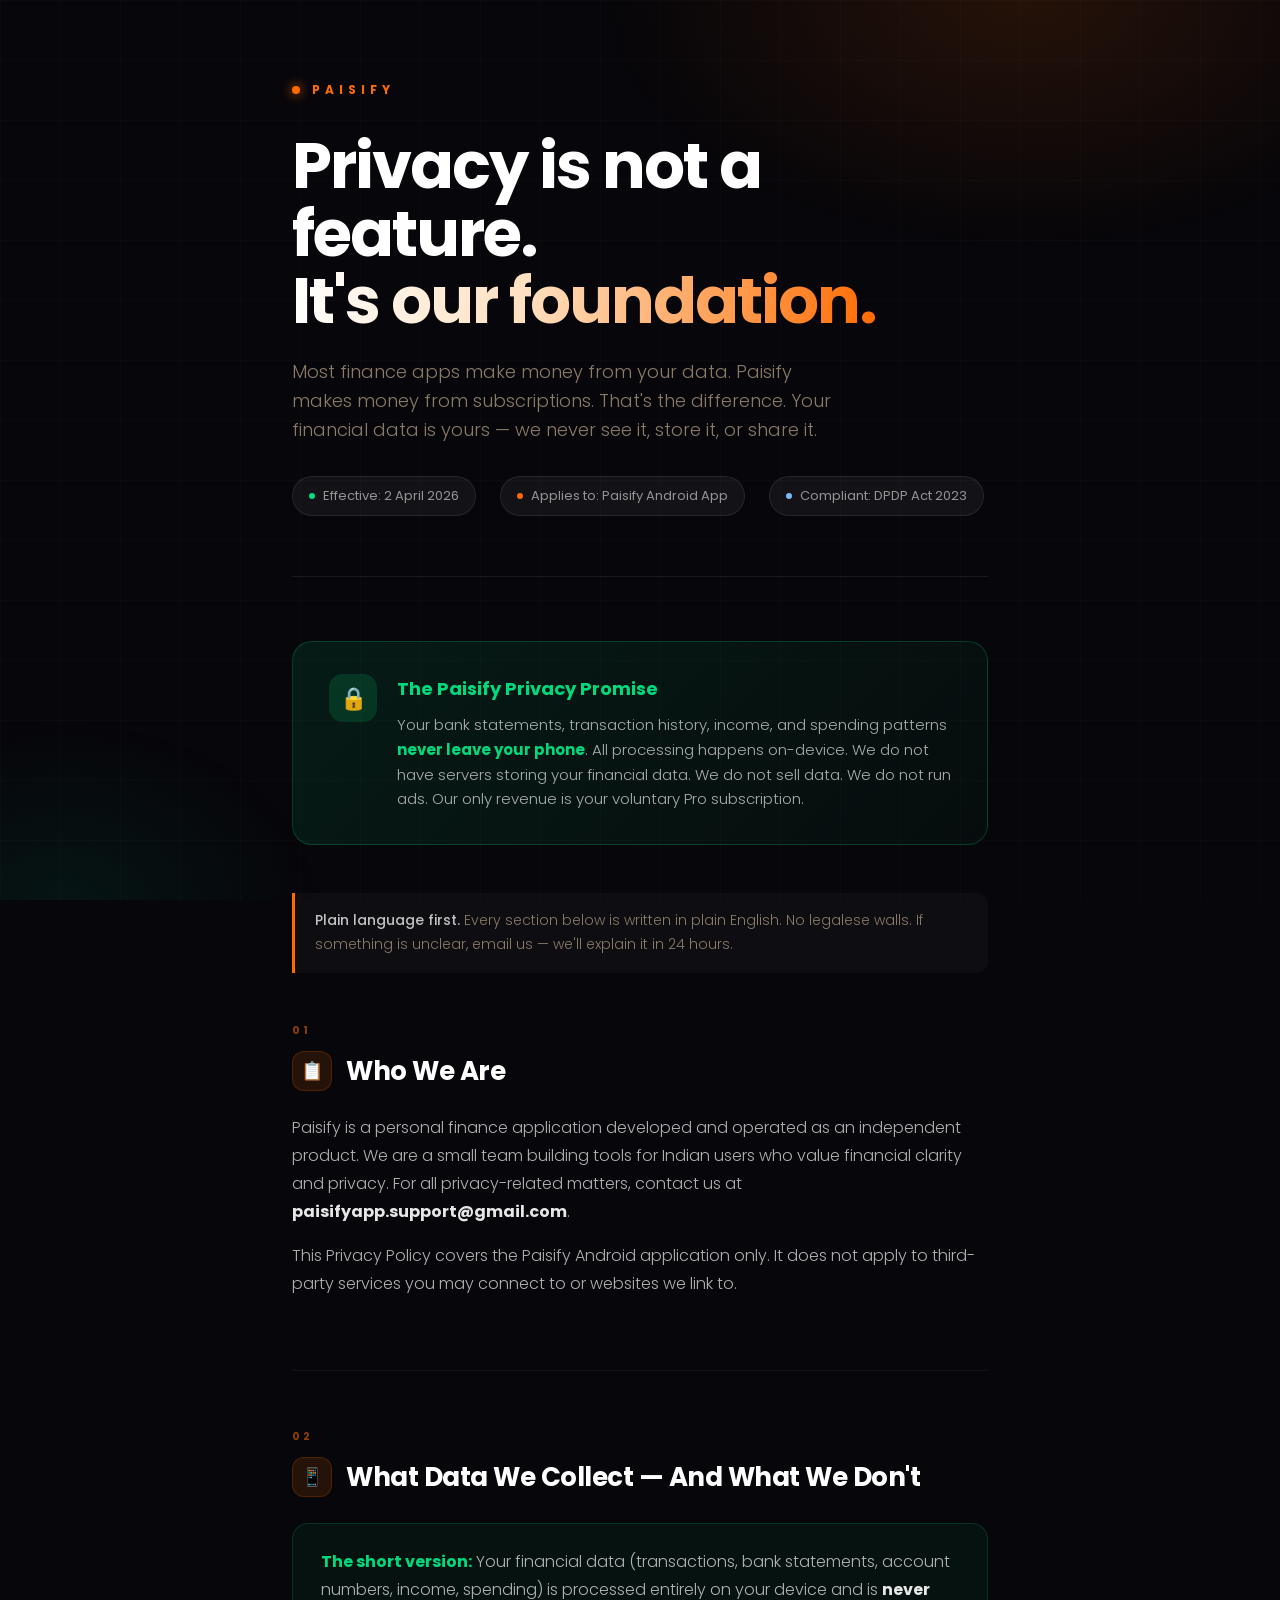
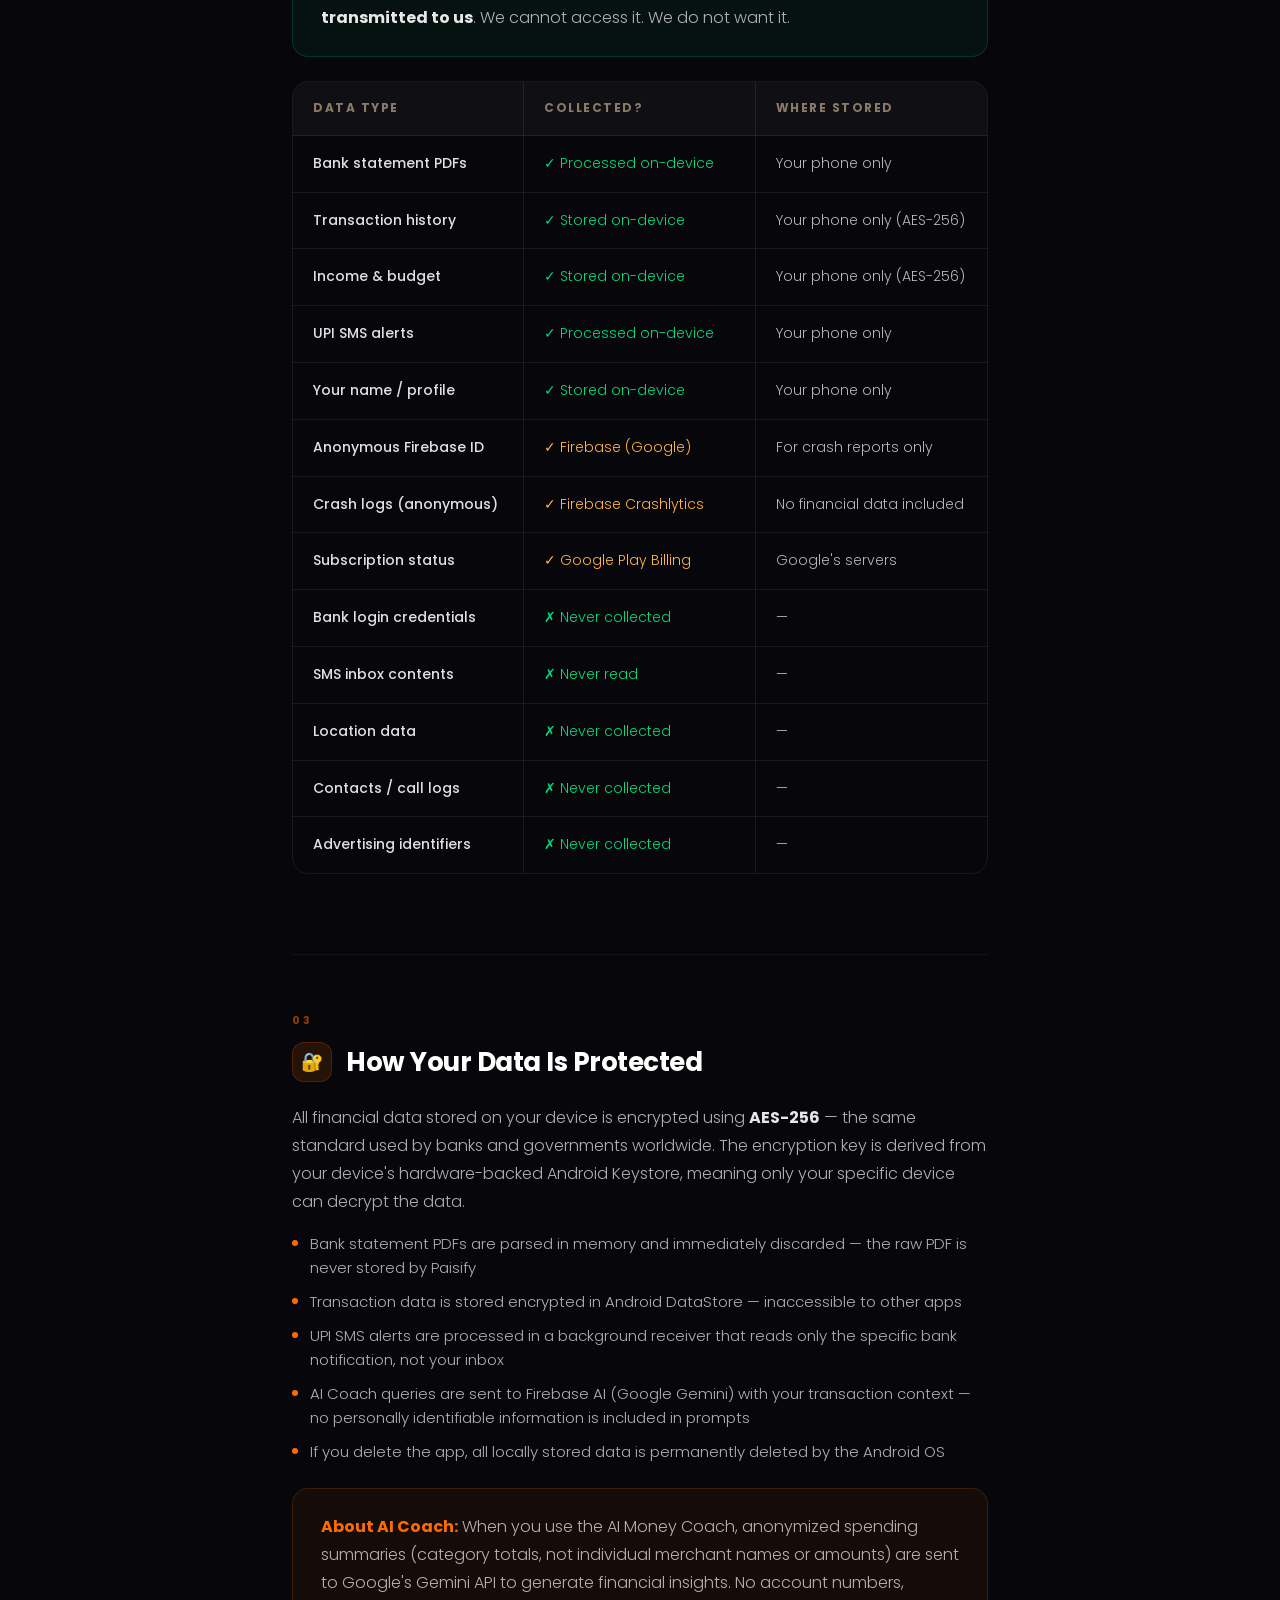
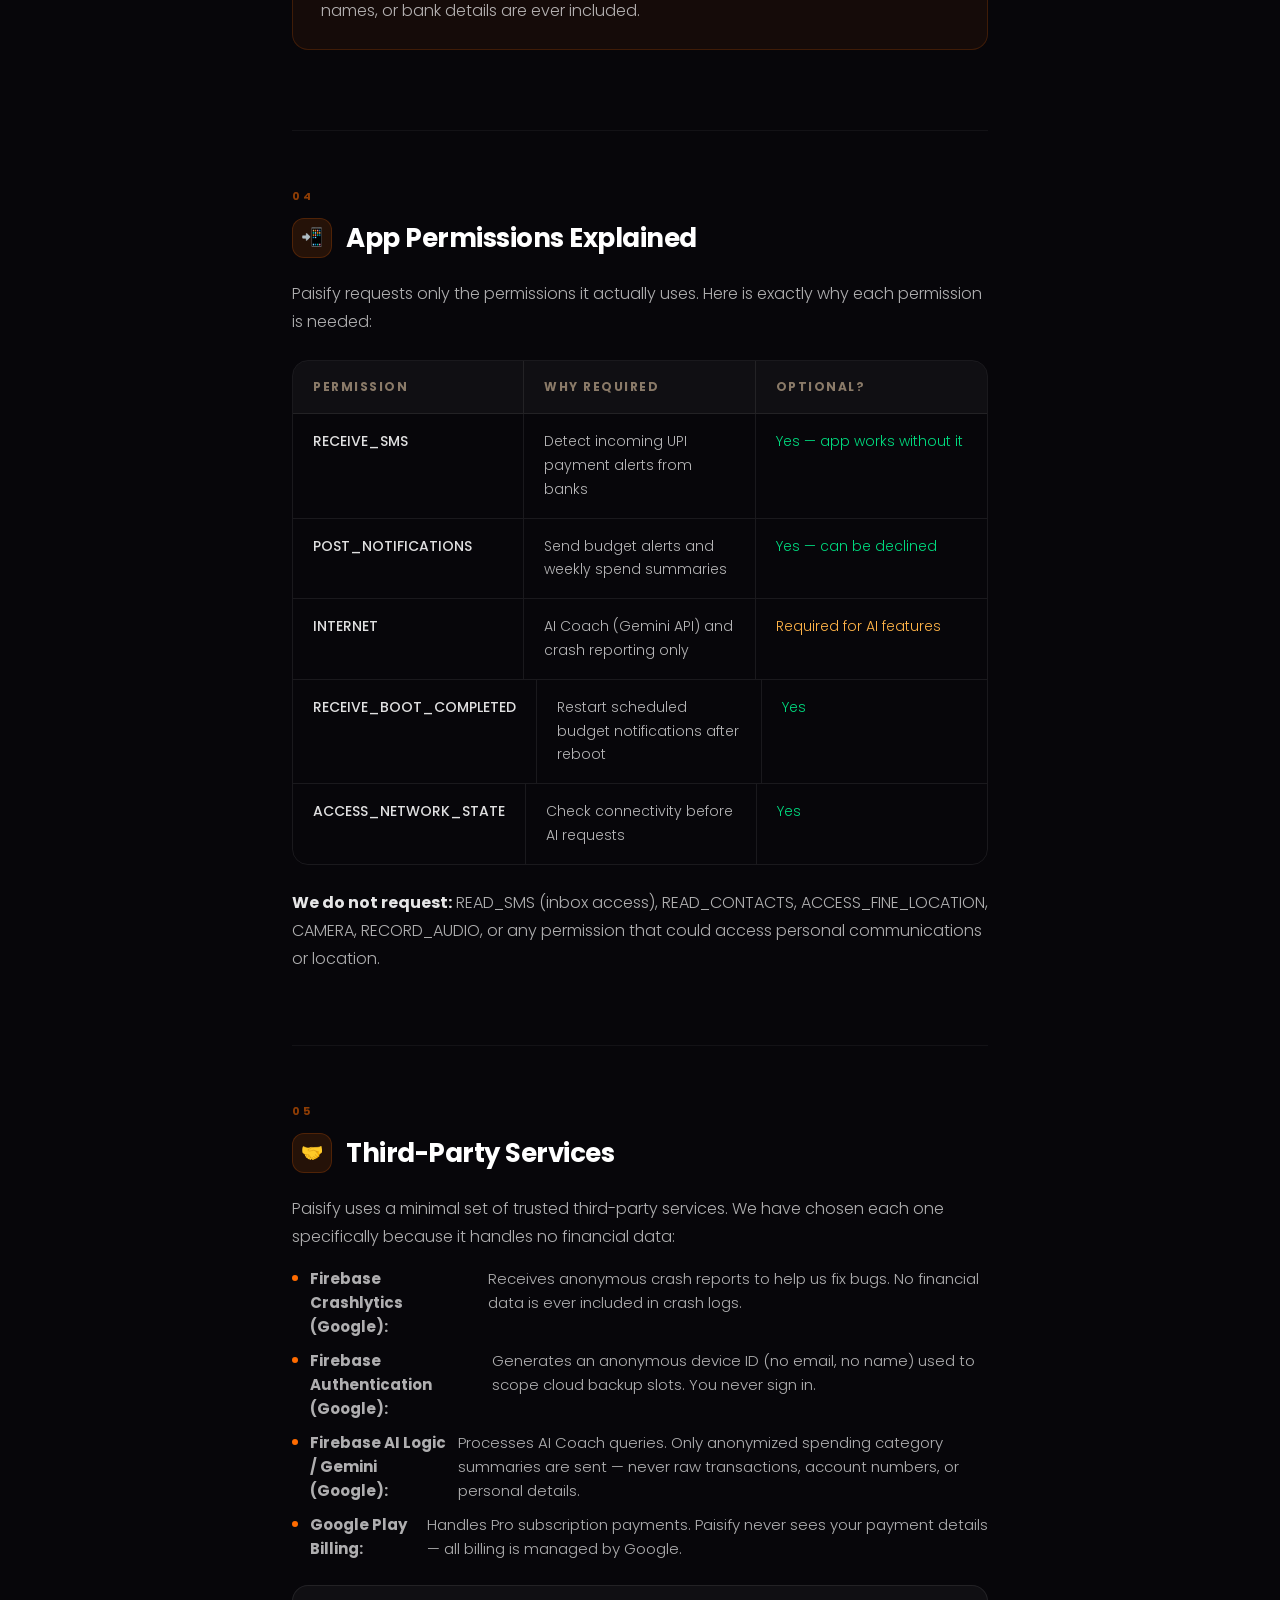
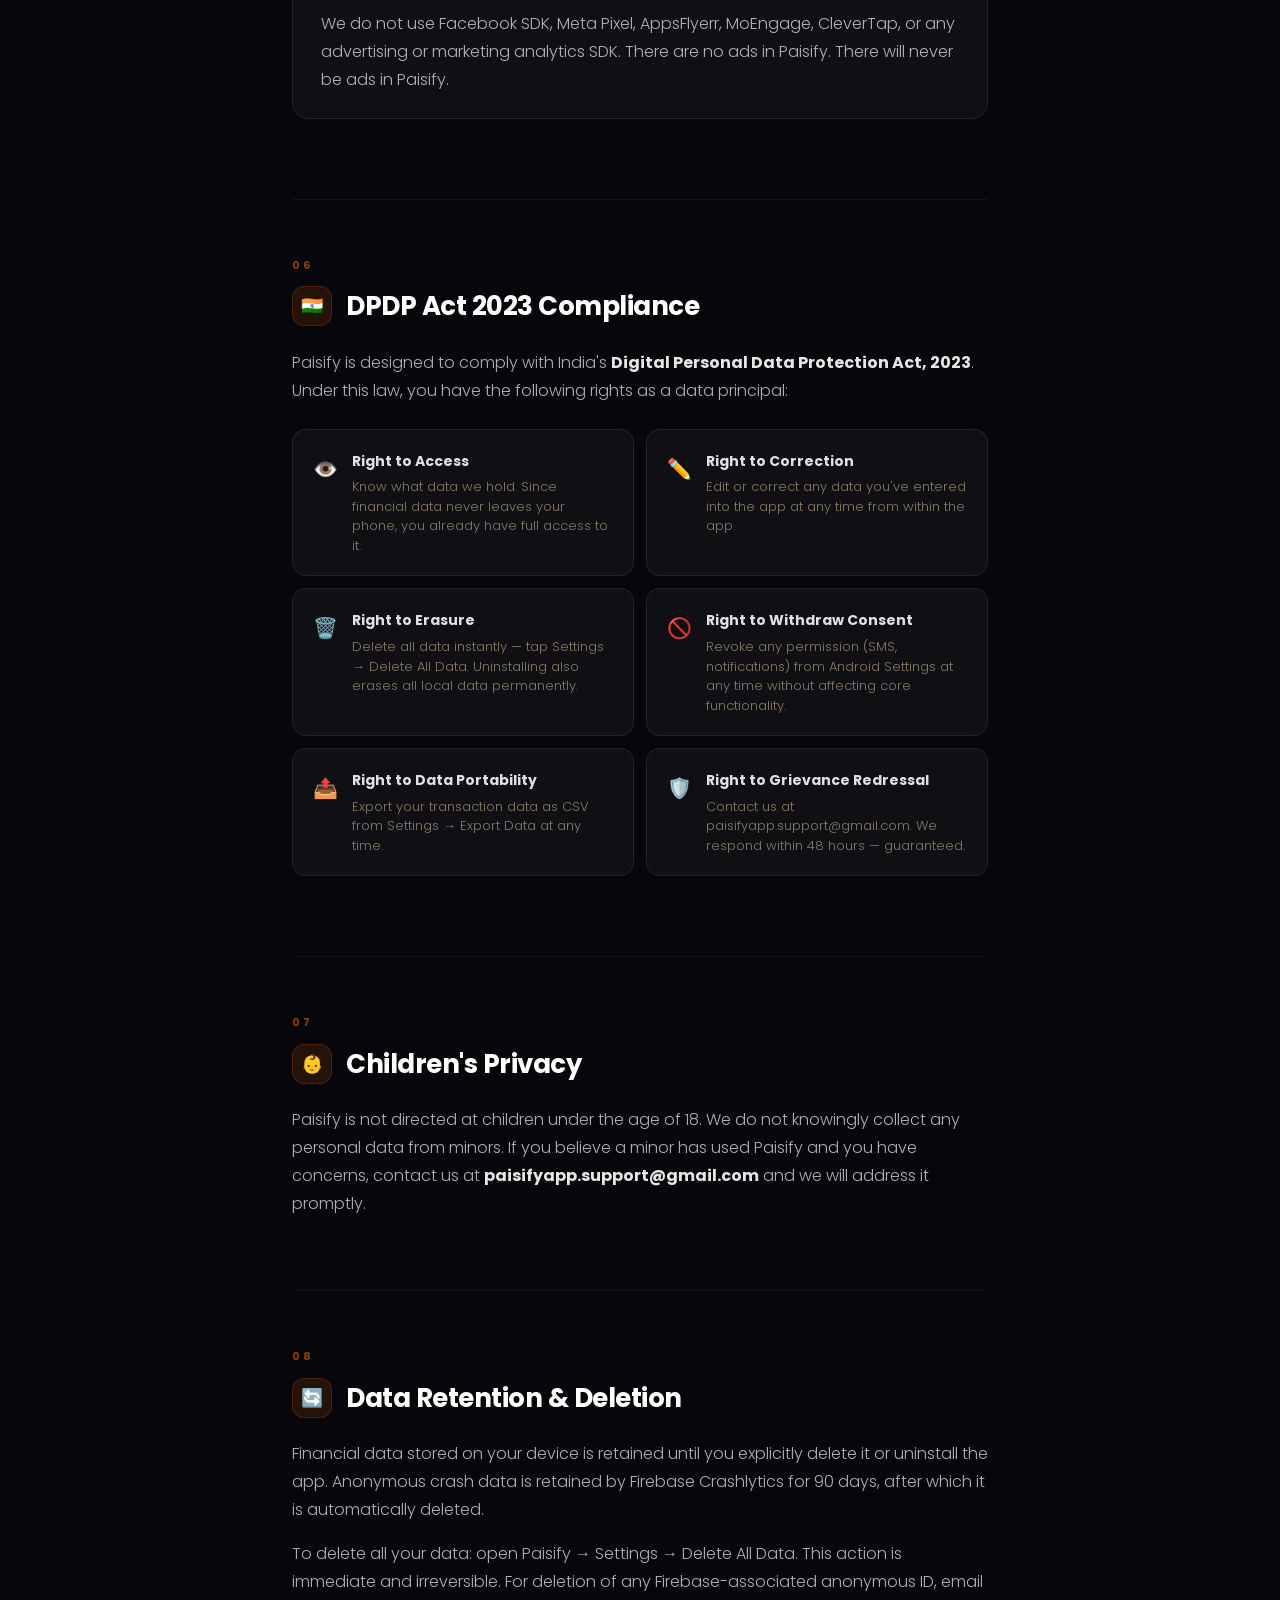
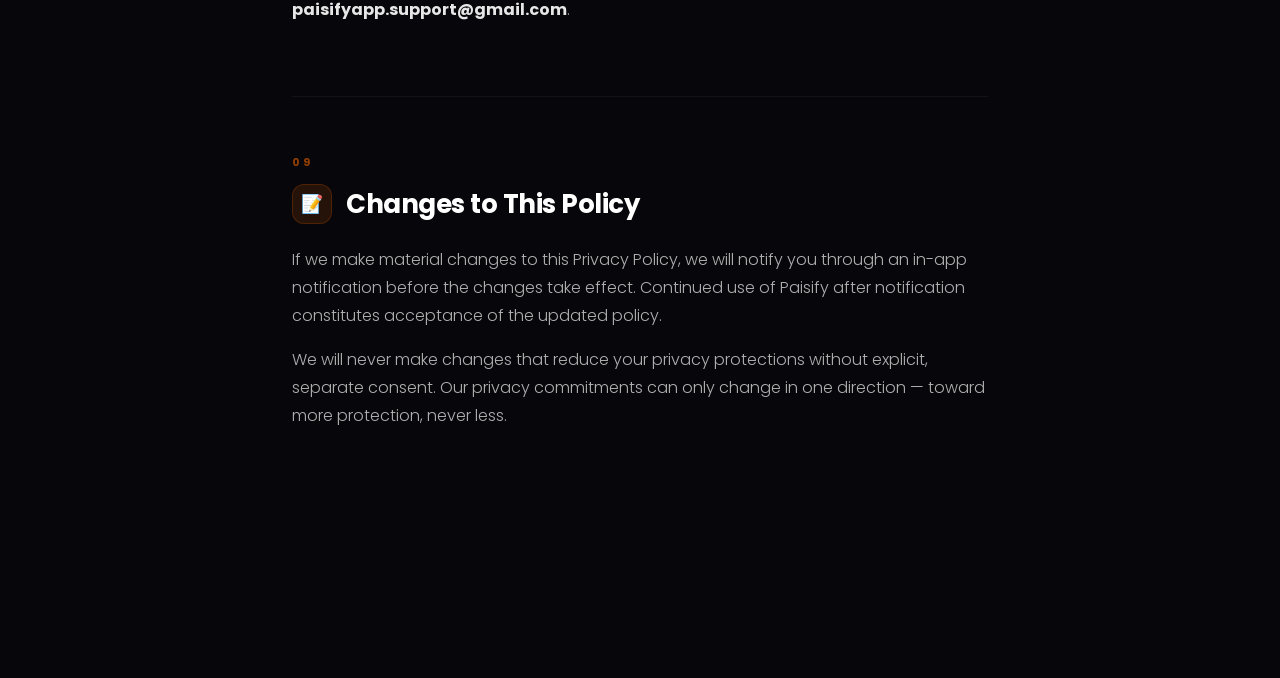
==== index.html @ 6d4a69b1 "Rename privacy_policy.html to index.html" ====
<!DOCTYPE html>
<html lang="en">
<head>
<meta charset="UTF-8">
<meta name="viewport" content="width=device-width, initial-scale=1.0">
<title>Paisify — Privacy Policy</title>
<style>
@font-face{font-family:'P';font-weight:700;src:url('[data-uri]');}
@font-face{font-family:'P';font-weight:300;src:url('[data-uri]');}
@font-face{font-family:'P';font-weight:500;src:url('[data-uri]');}
@font-face{font-family:'P';font-weight:400;src:url('[data-uri]');}

:root {
  --ink: #07060A;
  --ink2: #0E0C12;
  --cream: #F2EDE4;
  --muted: #8A7A68;
  --saffron: #FF6B00;
  --amber: #FF9500;
  --green: #00D97E;
  --border: rgba(255,255,255,0.08);
  --card: rgba(255,255,255,0.04);
}

* { margin:0; padding:0; box-sizing:border-box; }

html { scroll-behavior: smooth; }

body {
  font-family: 'P', sans-serif;
  background: var(--ink);
  color: var(--cream);
  min-height: 100vh;
  line-height: 1.7;
  -webkit-font-smoothing: antialiased;
}

/* Animated background */
body::before {
  content: '';
  position: fixed;
  inset: 0;
  background:
    radial-gradient(ellipse 60% 50% at 80% 0%, rgba(255,107,0,0.12) 0%, transparent 55%),
    radial-gradient(ellipse 40% 40% at 5% 100%, rgba(0,200,140,0.08) 0%, transparent 50%);
  pointer-events: none;
  z-index: 0;
}

/* Grid texture */
body::after {
  content: '';
  position: fixed;
  inset: 0;
  background-image:
    linear-gradient(rgba(255,255,255,0.018) 1px, transparent 1px),
    linear-gradient(90deg, rgba(255,255,255,0.018) 1px, transparent 1px);
  background-size: 60px 60px;
  pointer-events: none;
  z-index: 0;
}

.wrap { position: relative; z-index: 1; max-width: 760px; margin: 0 auto; padding: 0 32px 120px; }

/* Hero header */
.hero {
  padding: 80px 0 60px;
  border-bottom: 1px solid var(--border);
  margin-bottom: 64px;
}

.logo {
  font-size: 12px;
  font-weight: 700;
  letter-spacing: 5px;
  color: var(--saffron);
  text-transform: uppercase;
  margin-bottom: 32px;
  display: flex;
  align-items: center;
  gap: 12px;
}

.logo-dot {
  width: 8px; height: 8px;
  border-radius: 50%;
  background: var(--saffron);
  box-shadow: 0 0 12px var(--saffron);
}

h1 {
  font-size: clamp(40px, 6vw, 64px);
  font-weight: 700;
  letter-spacing: -2px;
  line-height: 1.05;
  color: #fff;
  margin-bottom: 24px;
}

h1 span {
  background: linear-gradient(95deg, #fff 0%, #FFE0C0 40%, var(--saffron) 100%);
  -webkit-background-clip: text;
  -webkit-text-fill-color: transparent;
  background-clip: text;
}

.hero-sub {
  font-size: 18px;
  font-weight: 300;
  color: var(--muted);
  max-width: 540px;
  line-height: 1.6;
  margin-bottom: 32px;
}

.meta-row {
  display: flex;
  gap: 24px;
  flex-wrap: wrap;
}

.meta-chip {
  display: flex;
  align-items: center;
  gap: 8px;
  background: rgba(255,255,255,0.05);
  border: 1px solid var(--border);
  border-radius: 50px;
  padding: 8px 16px;
  font-size: 13px;
  font-weight: 400;
  color: rgba(255,255,255,0.55);
}

.meta-chip .dot { width:6px;height:6px;border-radius:50%; }

/* Privacy promise banner */
.promise {
  background: linear-gradient(135deg, rgba(0,217,126,0.10), rgba(0,180,100,0.04));
  border: 1px solid rgba(0,217,126,0.22);
  border-radius: 20px;
  padding: 32px 36px;
  margin-bottom: 48px;
  display: grid;
  grid-template-columns: 48px 1fr;
  gap: 20px;
  align-items: start;
}

.promise-icon {
  width: 48px; height: 48px;
  background: rgba(0,217,126,0.15);
  border-radius: 14px;
  display: flex;
  align-items: center;
  justify-content: center;
  font-size: 22px;
}

.promise-title {
  font-size: 18px;
  font-weight: 600;
  color: var(--green);
  margin-bottom: 8px;
}

.promise-text {
  font-size: 15px;
  font-weight: 300;
  color: rgba(255,255,255,0.65);
  line-height: 1.65;
}

/* Sections */
.section {
  margin-bottom: 56px;
  padding-bottom: 56px;
  border-bottom: 1px solid rgba(255,255,255,0.05);
}

.section:last-of-type { border-bottom: none; }

.section-num {
  font-size: 11px;
  font-weight: 700;
  letter-spacing: 3px;
  color: rgba(255,107,0,0.55);
  text-transform: uppercase;
  margin-bottom: 10px;
}

h2 {
  font-size: 26px;
  font-weight: 700;
  color: #fff;
  letter-spacing: -0.5px;
  margin-bottom: 20px;
  display: flex;
  align-items: center;
  gap: 14px;
}

h2 .h2-icon {
  width: 40px; height: 40px;
  border-radius: 12px;
  background: rgba(255,107,0,0.12);
  border: 1px solid rgba(255,107,0,0.20);
  display: flex;
  align-items: center;
  justify-content: center;
  font-size: 18px;
  flex-shrink: 0;
}

p {
  font-size: 16px;
  font-weight: 300;
  color: rgba(255,255,255,0.68);
  margin-bottom: 16px;
  line-height: 1.75;
}

p strong {
  font-weight: 600;
  color: rgba(255,255,255,0.90);
}

/* Highlight cards */
.highlight {
  background: var(--card);
  border: 1px solid var(--border);
  border-radius: 16px;
  padding: 24px 28px;
  margin: 24px 0;
}

.highlight.green {
  background: rgba(0,217,126,0.06);
  border-color: rgba(0,217,126,0.18);
}

.highlight.orange {
  background: rgba(255,107,0,0.06);
  border-color: rgba(255,107,0,0.18);
}

.highlight p { margin-bottom: 0; }

/* Data table */
.data-table {
  width: 100%;
  border-radius: 16px;
  overflow: hidden;
  border: 1px solid var(--border);
  margin: 24px 0;
}

.dt-row {
  display: grid;
  grid-template-columns: 1fr 1fr 1fr;
  border-bottom: 1px solid var(--border);
}

.dt-row:last-child { border-bottom: none; }

.dt-header { background: rgba(255,255,255,0.04); }

.dt-cell {
  padding: 16px 20px;
  font-size: 14px;
  border-right: 1px solid var(--border);
}

.dt-cell:last-child { border-right: none; }

.dt-header .dt-cell {
  font-weight: 600;
  font-size: 12px;
  letter-spacing: 1.5px;
  text-transform: uppercase;
  color: var(--muted);
}

.dt-row:not(.dt-header) .dt-cell {
  font-weight: 300;
  color: rgba(255,255,255,0.70);
}

.dt-row:not(.dt-header) .dt-cell:first-child {
  font-weight: 500;
  color: rgba(255,255,255,0.88);
}

/* Rights list */
.rights {
  display: grid;
  grid-template-columns: 1fr 1fr;
  gap: 12px;
  margin: 24px 0;
}

.right-item {
  background: var(--card);
  border: 1px solid var(--border);
  border-radius: 14px;
  padding: 20px;
  display: flex;
  gap: 14px;
  align-items: flex-start;
}

.right-icon {
  font-size: 20px;
  flex-shrink: 0;
  margin-top: 2px;
}

.right-title {
  font-size: 14px;
  font-weight: 600;
  color: rgba(255,255,255,0.88);
  margin-bottom: 4px;
}

.right-desc {
  font-size: 13px;
  font-weight: 300;
  color: var(--muted);
  line-height: 1.5;
}

/* Contact card */
.contact {
  background: linear-gradient(135deg, rgba(255,107,0,0.10), rgba(255,60,0,0.04));
  border: 1px solid rgba(255,107,0,0.22);
  border-radius: 20px;
  padding: 36px;
  margin-top: 48px;
  text-align: center;
}

.contact h3 {
  font-size: 22px;
  font-weight: 700;
  color: #fff;
  margin-bottom: 12px;
}

.contact p {
  font-size: 15px;
  color: var(--muted);
  margin-bottom: 24px;
}

.contact-link {
  display: inline-flex;
  align-items: center;
  gap: 10px;
  background: var(--saffron);
  color: var(--ink);
  font-weight: 700;
  font-size: 15px;
  padding: 14px 28px;
  border-radius: 50px;
  text-decoration: none;
  letter-spacing: 0.3px;
}

/* TOC sidebar note */
.toc-note {
  background: rgba(255,255,255,0.03);
  border-left: 3px solid var(--saffron);
  padding: 16px 20px;
  border-radius: 0 12px 12px 0;
  margin-bottom: 48px;
  font-size: 14px;
  font-weight: 300;
  color: var(--muted);
}

.toc-note strong { color: rgba(255,255,255,0.75); font-weight: 500; }

/* Bullet list */
ul.styled {
  list-style: none;
  margin: 16px 0 20px;
  display: flex;
  flex-direction: column;
  gap: 10px;
}

ul.styled li {
  display: flex;
  align-items: flex-start;
  gap: 12px;
  font-size: 15px;
  font-weight: 300;
  color: rgba(255,255,255,0.68);
  line-height: 1.6;
}

ul.styled li::before {
  content: '';
  width: 6px;
  height: 6px;
  border-radius: 50%;
  background: var(--saffron);
  flex-shrink: 0;
  margin-top: 8px;
}

/* Footer */
footer {
  border-top: 1px solid var(--border);
  padding: 40px 0;
  display: flex;
  justify-content: space-between;
  align-items: center;
  flex-wrap: gap;
  margin-top: 80px;
}

.footer-logo {
  font-size: 13px;
  font-weight: 700;
  letter-spacing: 3px;
  color: var(--saffron);
}

.footer-text {
  font-size: 13px;
  font-weight: 300;
  color: var(--muted);
}
</style>
</head>
<body>
<div class="wrap">

  <!-- Hero -->
  <div class="hero">
    <div class="logo">
      <div class="logo-dot"></div>
      PAISIFY
    </div>
    <h1>Privacy is not a feature.<br><span>It's our foundation.</span></h1>
    <p class="hero-sub">
      Most finance apps make money from your data. Paisify makes money from subscriptions.
      That's the difference. Your financial data is yours — we never see it, store it, or share it.
    </p>
    <div class="meta-row">
      <div class="meta-chip">
        <div class="dot" style="background:var(--green)"></div>
        Effective: 2 April 2026
      </div>
      <div class="meta-chip">
        <div class="dot" style="background:var(--saffron)"></div>
        Applies to: Paisify Android App
      </div>
      <div class="meta-chip">
        <div class="dot" style="background:#7EB8FF"></div>
        Compliant: DPDP Act 2023
      </div>
    </div>
  </div>

  <!-- Promise banner -->
  <div class="promise">
    <div class="promise-icon">🔒</div>
    <div>
      <div class="promise-title">The Paisify Privacy Promise</div>
      <div class="promise-text">
        Your bank statements, transaction history, income, and spending patterns <strong style="color:var(--green)">never leave your phone</strong>.
        All processing happens on-device. We do not have servers storing your financial data.
        We do not sell data. We do not run ads. Our only revenue is your voluntary Pro subscription.
      </div>
    </div>
  </div>

  <div class="toc-note">
    <strong>Plain language first.</strong> Every section below is written in plain English. No legalese walls.
    If something is unclear, email us — we'll explain it in 24 hours.
  </div>

  <!-- Section 1 -->
  <div class="section">
    <div class="section-num">01</div>
    <h2><div class="h2-icon">📋</div>Who We Are</h2>
    <p>
      Paisify is a personal finance application developed and operated as an independent product.
      We are a small team building tools for Indian users who value financial clarity and privacy.
      For all privacy-related matters, contact us at <strong>paisifyapp.support@gmail.com</strong>.
    </p>
    <p>
      This Privacy Policy covers the Paisify Android application only. It does not apply to
      third-party services you may connect to or websites we link to.
    </p>
  </div>

  <!-- Section 2 -->
  <div class="section">
    <div class="section-num">02</div>
    <h2><div class="h2-icon">📱</div>What Data We Collect — And What We Don't</h2>

    <div class="highlight green">
      <p>
        <strong style="color:var(--green)">The short version:</strong>
        Your financial data (transactions, bank statements, account numbers, income, spending)
        is processed entirely on your device and is <strong>never transmitted to us</strong>.
        We cannot access it. We do not want it.
      </p>
    </div>

    <div class="data-table">
      <div class="dt-row dt-header">
        <div class="dt-cell">Data Type</div>
        <div class="dt-cell">Collected?</div>
        <div class="dt-cell">Where Stored</div>
      </div>
      <div class="dt-row">
        <div class="dt-cell">Bank statement PDFs</div>
        <div class="dt-cell" style="color:var(--green)">✓ Processed on-device</div>
        <div class="dt-cell">Your phone only</div>
      </div>
      <div class="dt-row">
        <div class="dt-cell">Transaction history</div>
        <div class="dt-cell" style="color:var(--green)">✓ Stored on-device</div>
        <div class="dt-cell">Your phone only (AES-256)</div>
      </div>
      <div class="dt-row">
        <div class="dt-cell">Income & budget</div>
        <div class="dt-cell" style="color:var(--green)">✓ Stored on-device</div>
        <div class="dt-cell">Your phone only (AES-256)</div>
      </div>
      <div class="dt-row">
        <div class="dt-cell">UPI SMS alerts</div>
        <div class="dt-cell" style="color:var(--green)">✓ Processed on-device</div>
        <div class="dt-cell">Your phone only</div>
      </div>
      <div class="dt-row">
        <div class="dt-cell">Your name / profile</div>
        <div class="dt-cell" style="color:var(--green)">✓ Stored on-device</div>
        <div class="dt-cell">Your phone only</div>
      </div>
      <div class="dt-row">
        <div class="dt-cell">Anonymous Firebase ID</div>
        <div class="dt-cell" style="color:#FFB347">✓ Firebase (Google)</div>
        <div class="dt-cell">For crash reports only</div>
      </div>
      <div class="dt-row">
        <div class="dt-cell">Crash logs (anonymous)</div>
        <div class="dt-cell" style="color:#FFB347">✓ Firebase Crashlytics</div>
        <div class="dt-cell">No financial data included</div>
      </div>
      <div class="dt-row">
        <div class="dt-cell">Subscription status</div>
        <div class="dt-cell" style="color:#FFB347">✓ Google Play Billing</div>
        <div class="dt-cell">Google's servers</div>
      </div>
      <div class="dt-row">
        <div class="dt-cell">Bank login credentials</div>
        <div class="dt-cell" style="color:var(--green)">✗ Never collected</div>
        <div class="dt-cell">—</div>
      </div>
      <div class="dt-row">
        <div class="dt-cell">SMS inbox contents</div>
        <div class="dt-cell" style="color:var(--green)">✗ Never read</div>
        <div class="dt-cell">—</div>
      </div>
      <div class="dt-row">
        <div class="dt-cell">Location data</div>
        <div class="dt-cell" style="color:var(--green)">✗ Never collected</div>
        <div class="dt-cell">—</div>
      </div>
      <div class="dt-row">
        <div class="dt-cell">Contacts / call logs</div>
        <div class="dt-cell" style="color:var(--green)">✗ Never collected</div>
        <div class="dt-cell">—</div>
      </div>
      <div class="dt-row">
        <div class="dt-cell">Advertising identifiers</div>
        <div class="dt-cell" style="color:var(--green)">✗ Never collected</div>
        <div class="dt-cell">—</div>
      </div>
    </div>
  </div>

  <!-- Section 3 -->
  <div class="section">
    <div class="section-num">03</div>
    <h2><div class="h2-icon">🔐</div>How Your Data Is Protected</h2>
    <p>
      All financial data stored on your device is encrypted using <strong>AES-256</strong> —
      the same standard used by banks and governments worldwide. The encryption key is derived
      from your device's hardware-backed Android Keystore, meaning only your specific device
      can decrypt the data.
    </p>
    <ul class="styled">
      <li>Bank statement PDFs are parsed in memory and immediately discarded — the raw PDF is never stored by Paisify</li>
      <li>Transaction data is stored encrypted in Android DataStore — inaccessible to other apps</li>
      <li>UPI SMS alerts are processed in a background receiver that reads only the specific bank notification, not your inbox</li>
      <li>AI Coach queries are sent to Firebase AI (Google Gemini) with your transaction context — no personally identifiable information is included in prompts</li>
      <li>If you delete the app, all locally stored data is permanently deleted by the Android OS</li>
    </ul>
    <div class="highlight orange">
      <p>
        <strong style="color:var(--saffron)">About AI Coach:</strong>
        When you use the AI Money Coach, anonymized spending summaries (category totals, not
        individual merchant names or amounts) are sent to Google's Gemini API to generate
        financial insights. No account numbers, names, or bank details are ever included.
      </p>
    </div>
  </div>

  <!-- Section 4 -->
  <div class="section">
    <div class="section-num">04</div>
    <h2><div class="h2-icon">📲</div>App Permissions Explained</h2>
    <p>
      Paisify requests only the permissions it actually uses. Here is exactly why each permission is needed:
    </p>
    <div class="data-table">
      <div class="dt-row dt-header">
        <div class="dt-cell">Permission</div>
        <div class="dt-cell">Why Required</div>
        <div class="dt-cell">Optional?</div>
      </div>
      <div class="dt-row">
        <div class="dt-cell">RECEIVE_SMS</div>
        <div class="dt-cell">Detect incoming UPI payment alerts from banks</div>
        <div class="dt-cell" style="color:var(--green)">Yes — app works without it</div>
      </div>
      <div class="dt-row">
        <div class="dt-cell">POST_NOTIFICATIONS</div>
        <div class="dt-cell">Send budget alerts and weekly spend summaries</div>
        <div class="dt-cell" style="color:var(--green)">Yes — can be declined</div>
      </div>
      <div class="dt-row">
        <div class="dt-cell">INTERNET</div>
        <div class="dt-cell">AI Coach (Gemini API) and crash reporting only</div>
        <div class="dt-cell" style="color:#FFB347">Required for AI features</div>
      </div>
      <div class="dt-row">
        <div class="dt-cell">RECEIVE_BOOT_COMPLETED</div>
        <div class="dt-cell">Restart scheduled budget notifications after reboot</div>
        <div class="dt-cell" style="color:var(--green)">Yes</div>
      </div>
      <div class="dt-row">
        <div class="dt-cell">ACCESS_NETWORK_STATE</div>
        <div class="dt-cell">Check connectivity before AI requests</div>
        <div class="dt-cell" style="color:var(--green)">Yes</div>
      </div>
    </div>
    <p>
      <strong>We do not request:</strong> READ_SMS (inbox access), READ_CONTACTS, ACCESS_FINE_LOCATION,
      CAMERA, RECORD_AUDIO, or any permission that could access personal communications or location.
    </p>
  </div>

  <!-- Section 5 -->
  <div class="section">
    <div class="section-num">05</div>
    <h2><div class="h2-icon">🤝</div>Third-Party Services</h2>
    <p>
      Paisify uses a minimal set of trusted third-party services. We have chosen each one
      specifically because it handles no financial data:
    </p>
    <ul class="styled">
      <li><strong>Firebase Crashlytics (Google):</strong> Receives anonymous crash reports to help us fix bugs. No financial data is ever included in crash logs.</li>
      <li><strong>Firebase Authentication (Google):</strong> Generates an anonymous device ID (no email, no name) used to scope cloud backup slots. You never sign in.</li>
      <li><strong>Firebase AI Logic / Gemini (Google):</strong> Processes AI Coach queries. Only anonymized spending category summaries are sent — never raw transactions, account numbers, or personal details.</li>
      <li><strong>Google Play Billing:</strong> Handles Pro subscription payments. Paisify never sees your payment details — all billing is managed by Google.</li>
    </ul>
    <div class="highlight">
      <p>
        We do not use Facebook SDK, Meta Pixel, AppsFlyerr, MoEngage, CleverTap,
        or any advertising or marketing analytics SDK. There are no ads in Paisify.
        There will never be ads in Paisify.
      </p>
    </div>
  </div>

  <!-- Section 6 -->
  <div class="section">
    <div class="section-num">06</div>
    <h2><div class="h2-icon">🇮🇳</div>DPDP Act 2023 Compliance</h2>
    <p>
      Paisify is designed to comply with India's <strong>Digital Personal Data Protection Act, 2023</strong>.
      Under this law, you have the following rights as a data principal:
    </p>
    <div class="rights">
      <div class="right-item">
        <div class="right-icon">👁️</div>
        <div>
          <div class="right-title">Right to Access</div>
          <div class="right-desc">Know what data we hold. Since financial data never leaves your phone, you already have full access to it.</div>
        </div>
      </div>
      <div class="right-item">
        <div class="right-icon">✏️</div>
        <div>
          <div class="right-title">Right to Correction</div>
          <div class="right-desc">Edit or correct any data you've entered into the app at any time from within the app.</div>
        </div>
      </div>
      <div class="right-item">
        <div class="right-icon">🗑️</div>
        <div>
          <div class="right-title">Right to Erasure</div>
          <div class="right-desc">Delete all data instantly — tap Settings → Delete All Data. Uninstalling also erases all local data permanently.</div>
        </div>
      </div>
      <div class="right-item">
        <div class="right-icon">🚫</div>
        <div>
          <div class="right-title">Right to Withdraw Consent</div>
          <div class="right-desc">Revoke any permission (SMS, notifications) from Android Settings at any time without affecting core functionality.</div>
        </div>
      </div>
      <div class="right-item">
        <div class="right-icon">📤</div>
        <div>
          <div class="right-title">Right to Data Portability</div>
          <div class="right-desc">Export your transaction data as CSV from Settings → Export Data at any time.</div>
        </div>
      </div>
      <div class="right-item">
        <div class="right-icon">🛡️</div>
        <div>
          <div class="right-title">Right to Grievance Redressal</div>
          <div class="right-desc">Contact us at paisifyapp.support@gmail.com. We respond within 48 hours — guaranteed.</div>
        </div>
      </div>
    </div>
  </div>

  <!-- Section 7 -->
  <div class="section">
    <div class="section-num">07</div>
    <h2><div class="h2-icon">👶</div>Children's Privacy</h2>
    <p>
      Paisify is not directed at children under the age of 18. We do not knowingly collect
      any personal data from minors. If you believe a minor has used Paisify and you have concerns,
      contact us at <strong>paisifyapp.support@gmail.com</strong> and we will address it promptly.
    </p>
  </div>

  <!-- Section 8 -->
  <div class="section">
    <div class="section-num">08</div>
    <h2><div class="h2-icon">🔄</div>Data Retention & Deletion</h2>
    <p>
      Financial data stored on your device is retained until you explicitly delete it or uninstall the app.
      Anonymous crash data is retained by Firebase Crashlytics for 90 days, after which it is automatically deleted.
    </p>
    <p>
      To delete all your data: open Paisify → Settings → Delete All Data. This action is immediate and irreversible.
      For deletion of any Firebase-associated anonymous ID, email <strong>paisifyapp.support@gmail.com</strong>.
    </p>
  </div>

  <!-- Section 9 -->
  <div class="section">
    <div class="section-num">09</div>
    <h2><div class="h2-icon">📝</div>Changes to This Policy</h2>
    <p>
      If we make material changes to this Privacy Policy, we will notify you through an in-app
      notification before the changes take effect. Continued use of Paisify after notification
      constitutes acceptance of the updated policy.
    </p>
    <p>
      We will never make changes that reduce your privacy protections without explicit, separate consent.
      Our privacy commitments can only change in one direction — toward more protection, never less.
    </p>
  </div>

  <!-- Contact -->
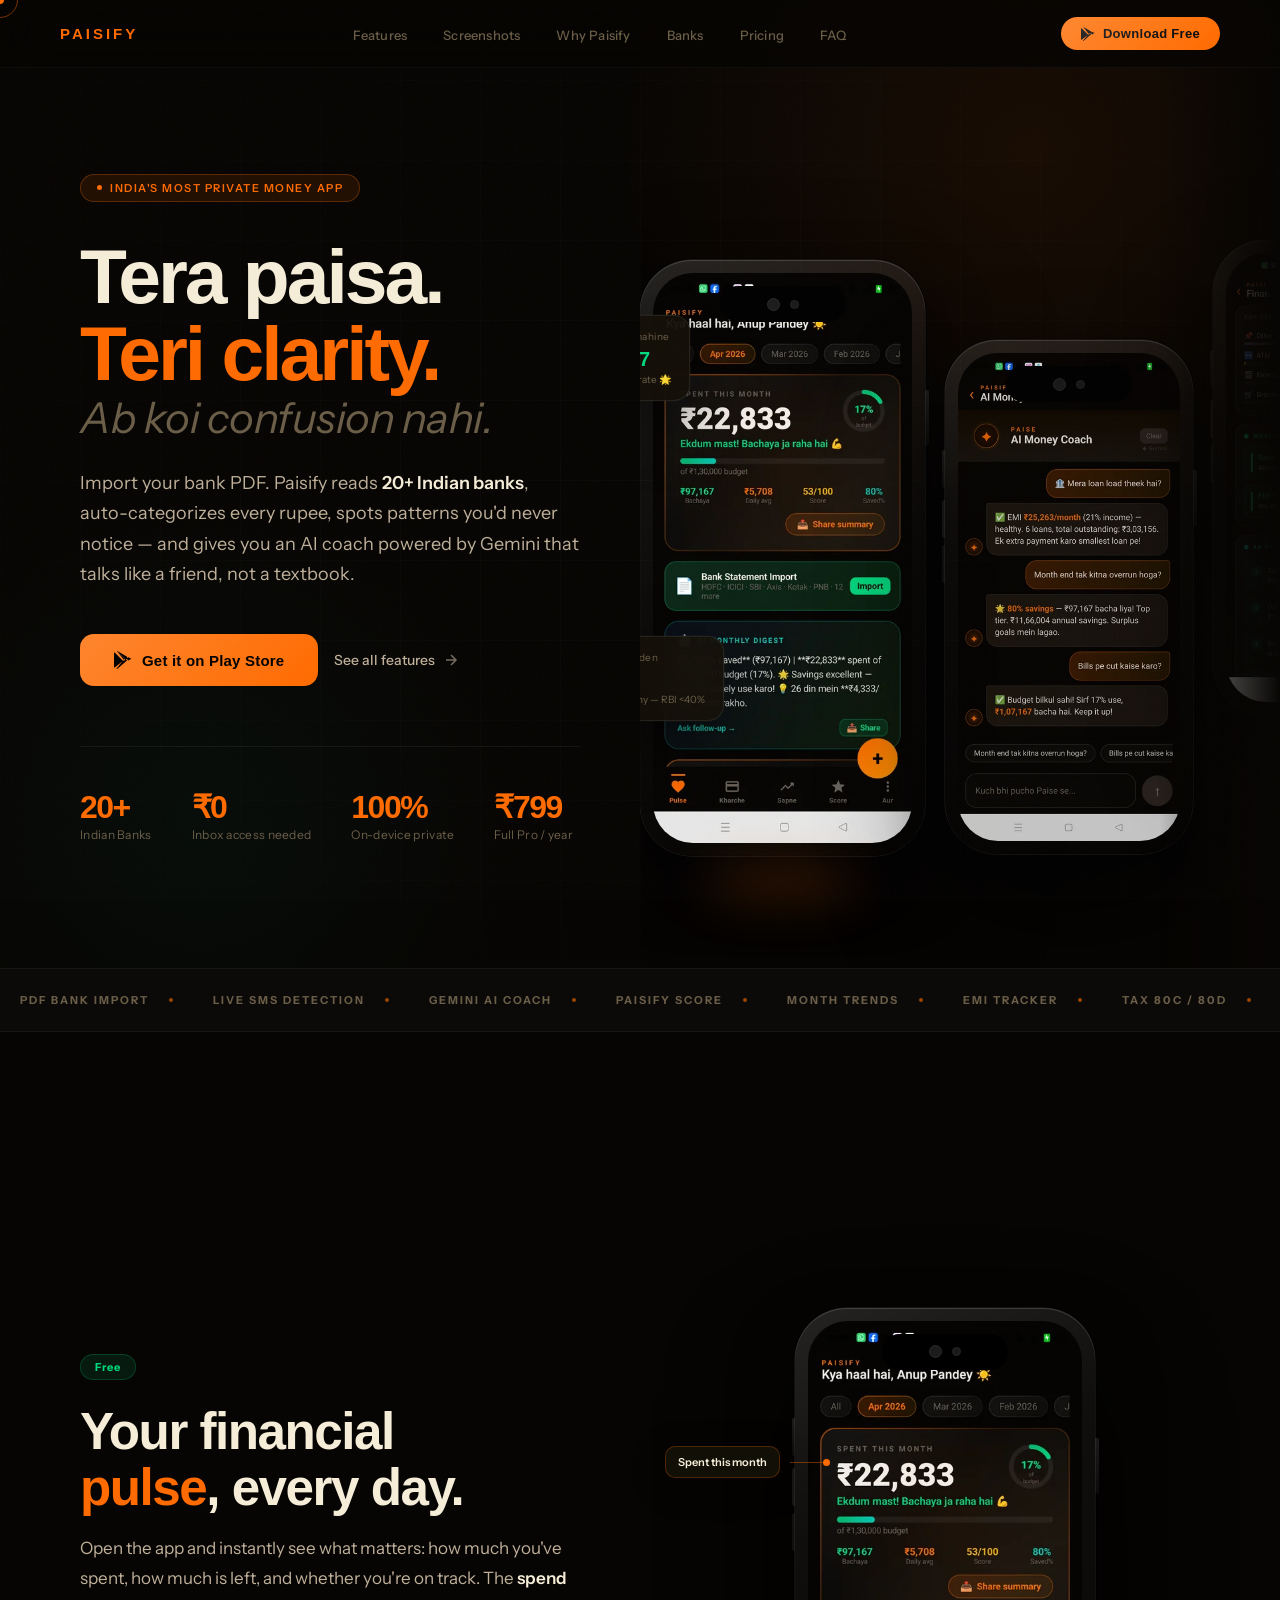
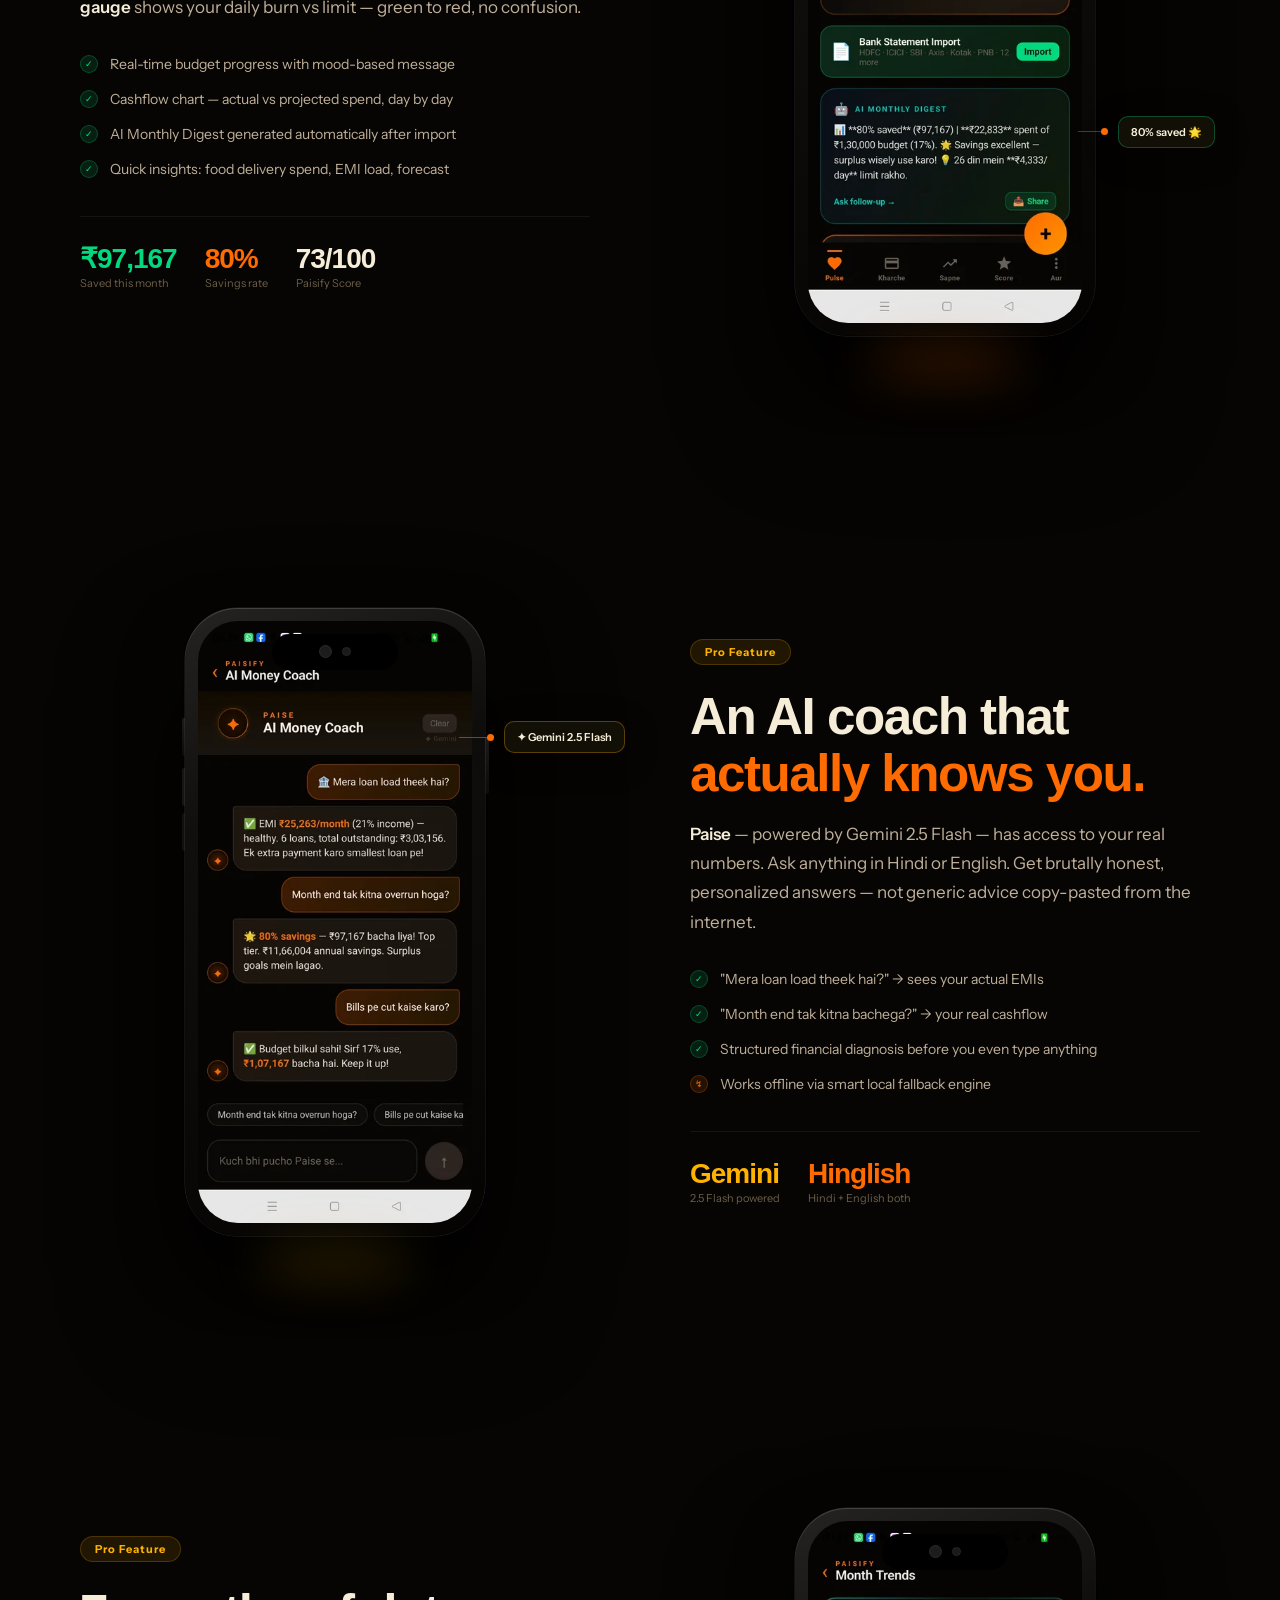
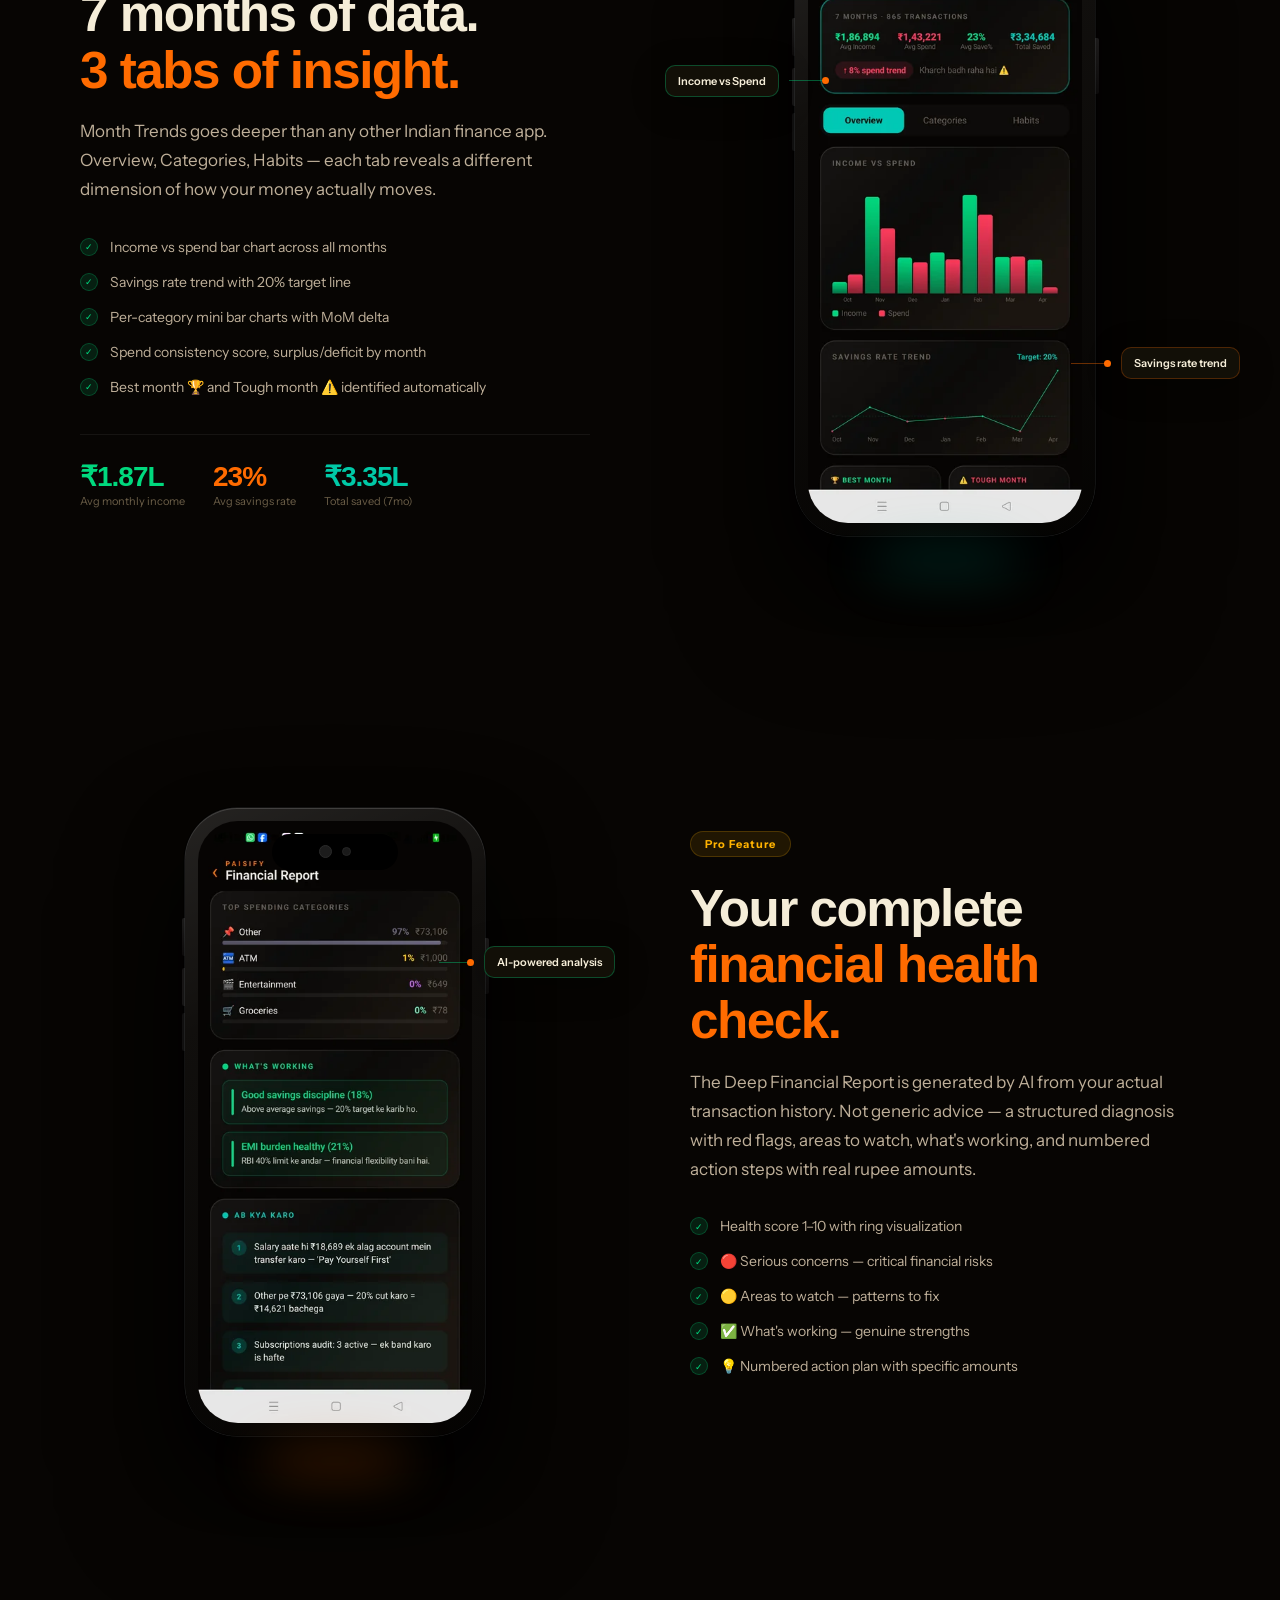
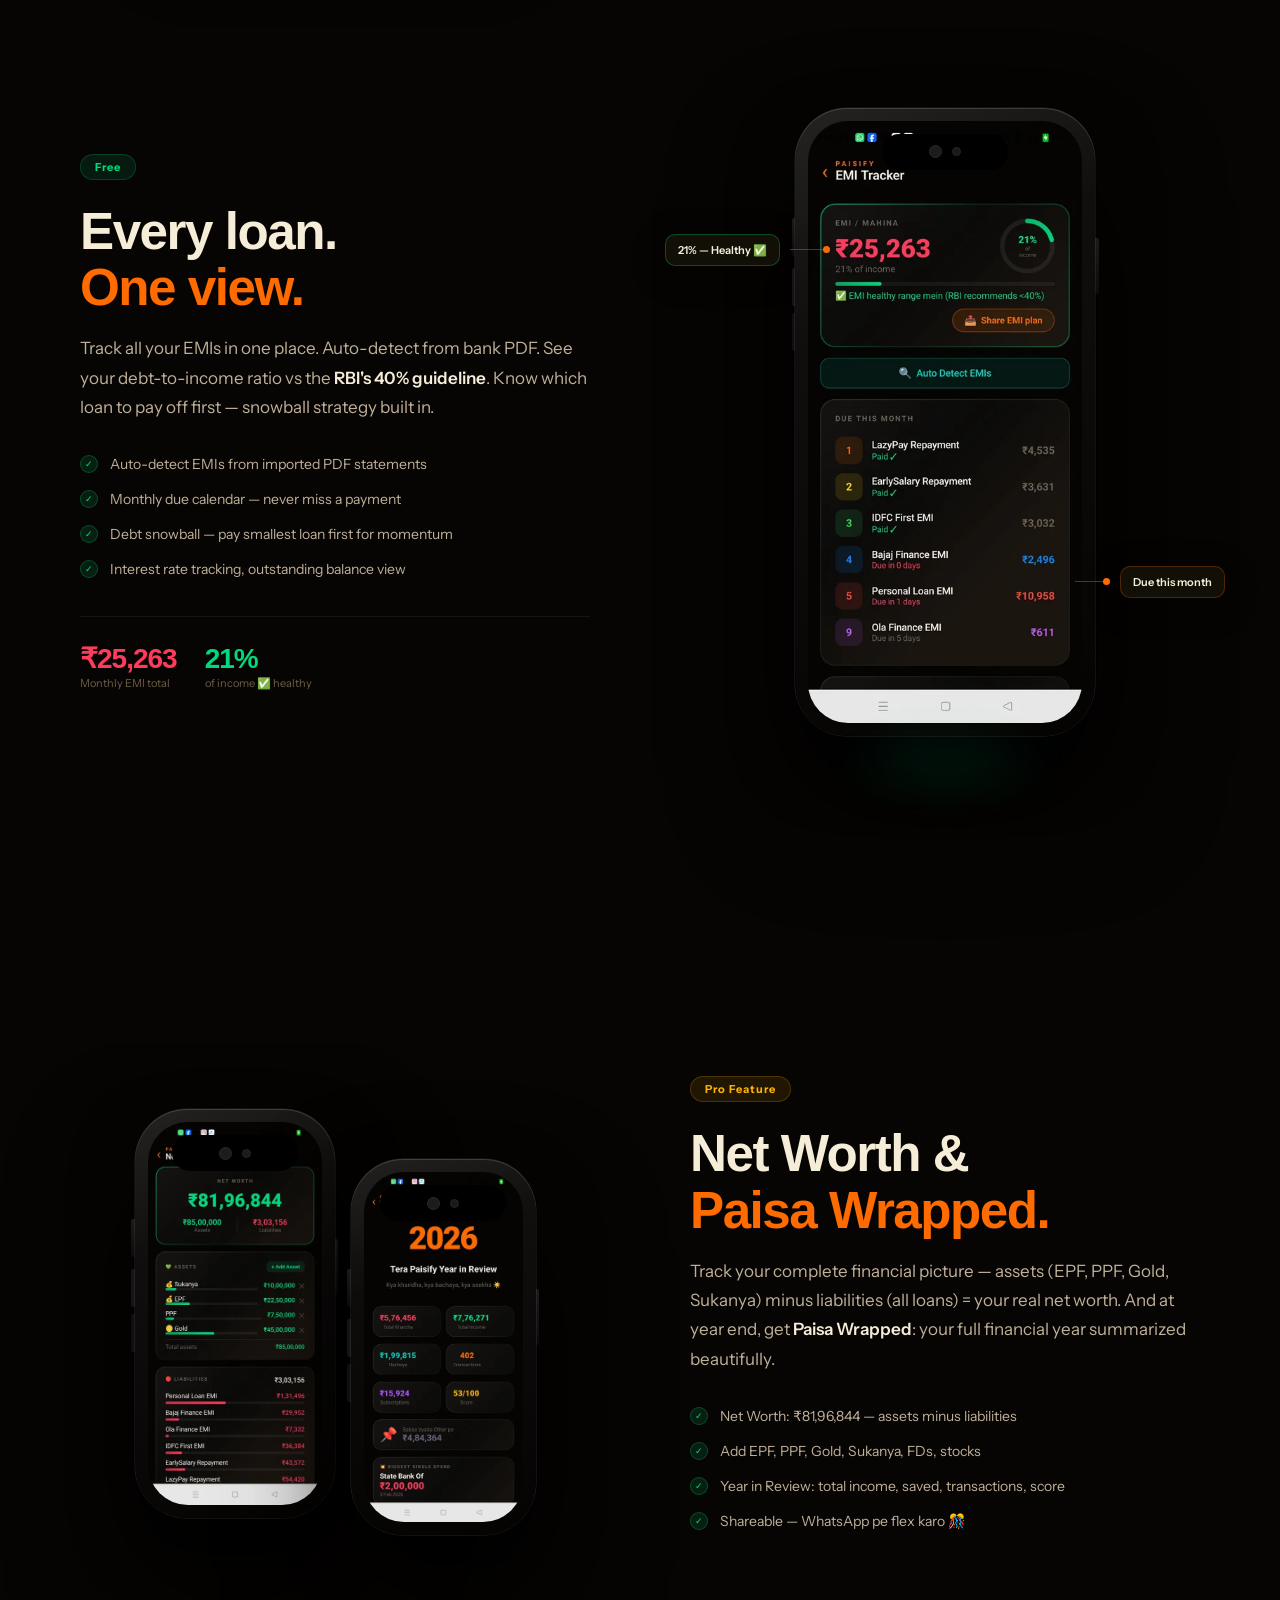
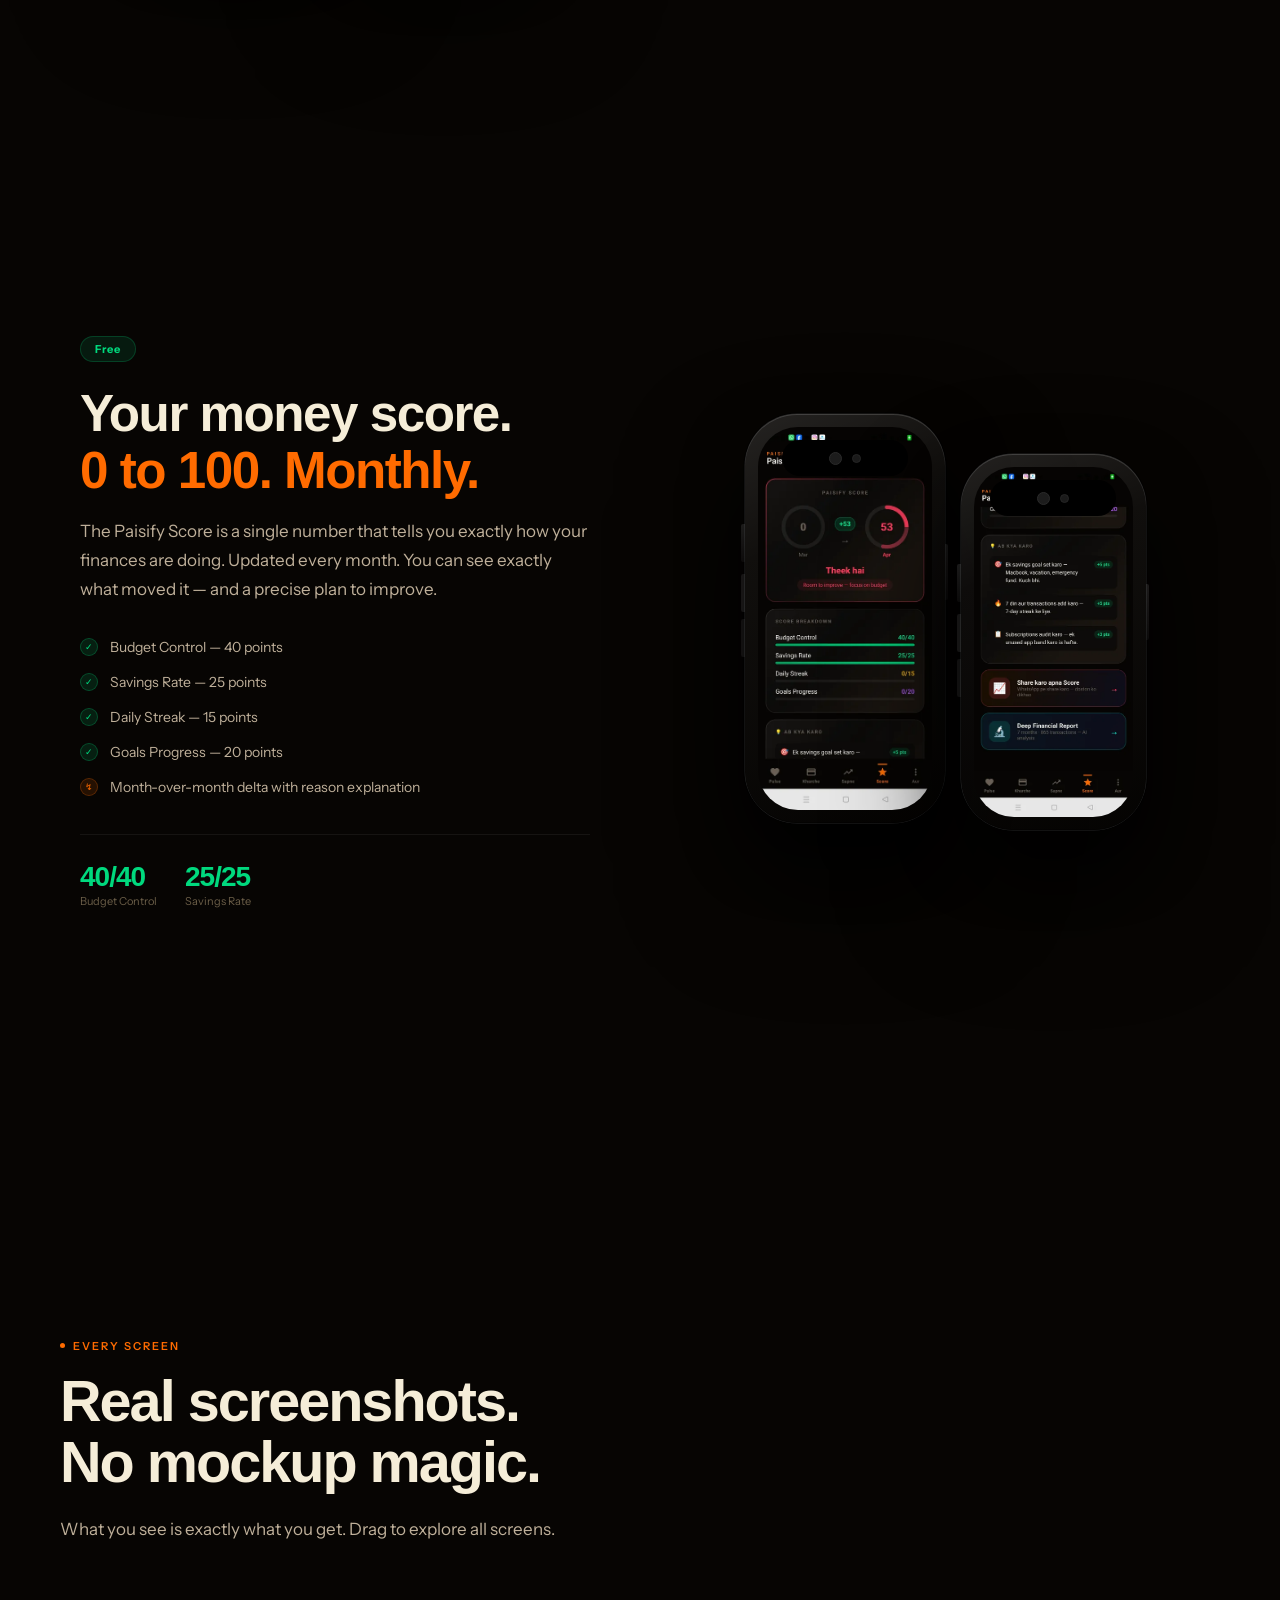
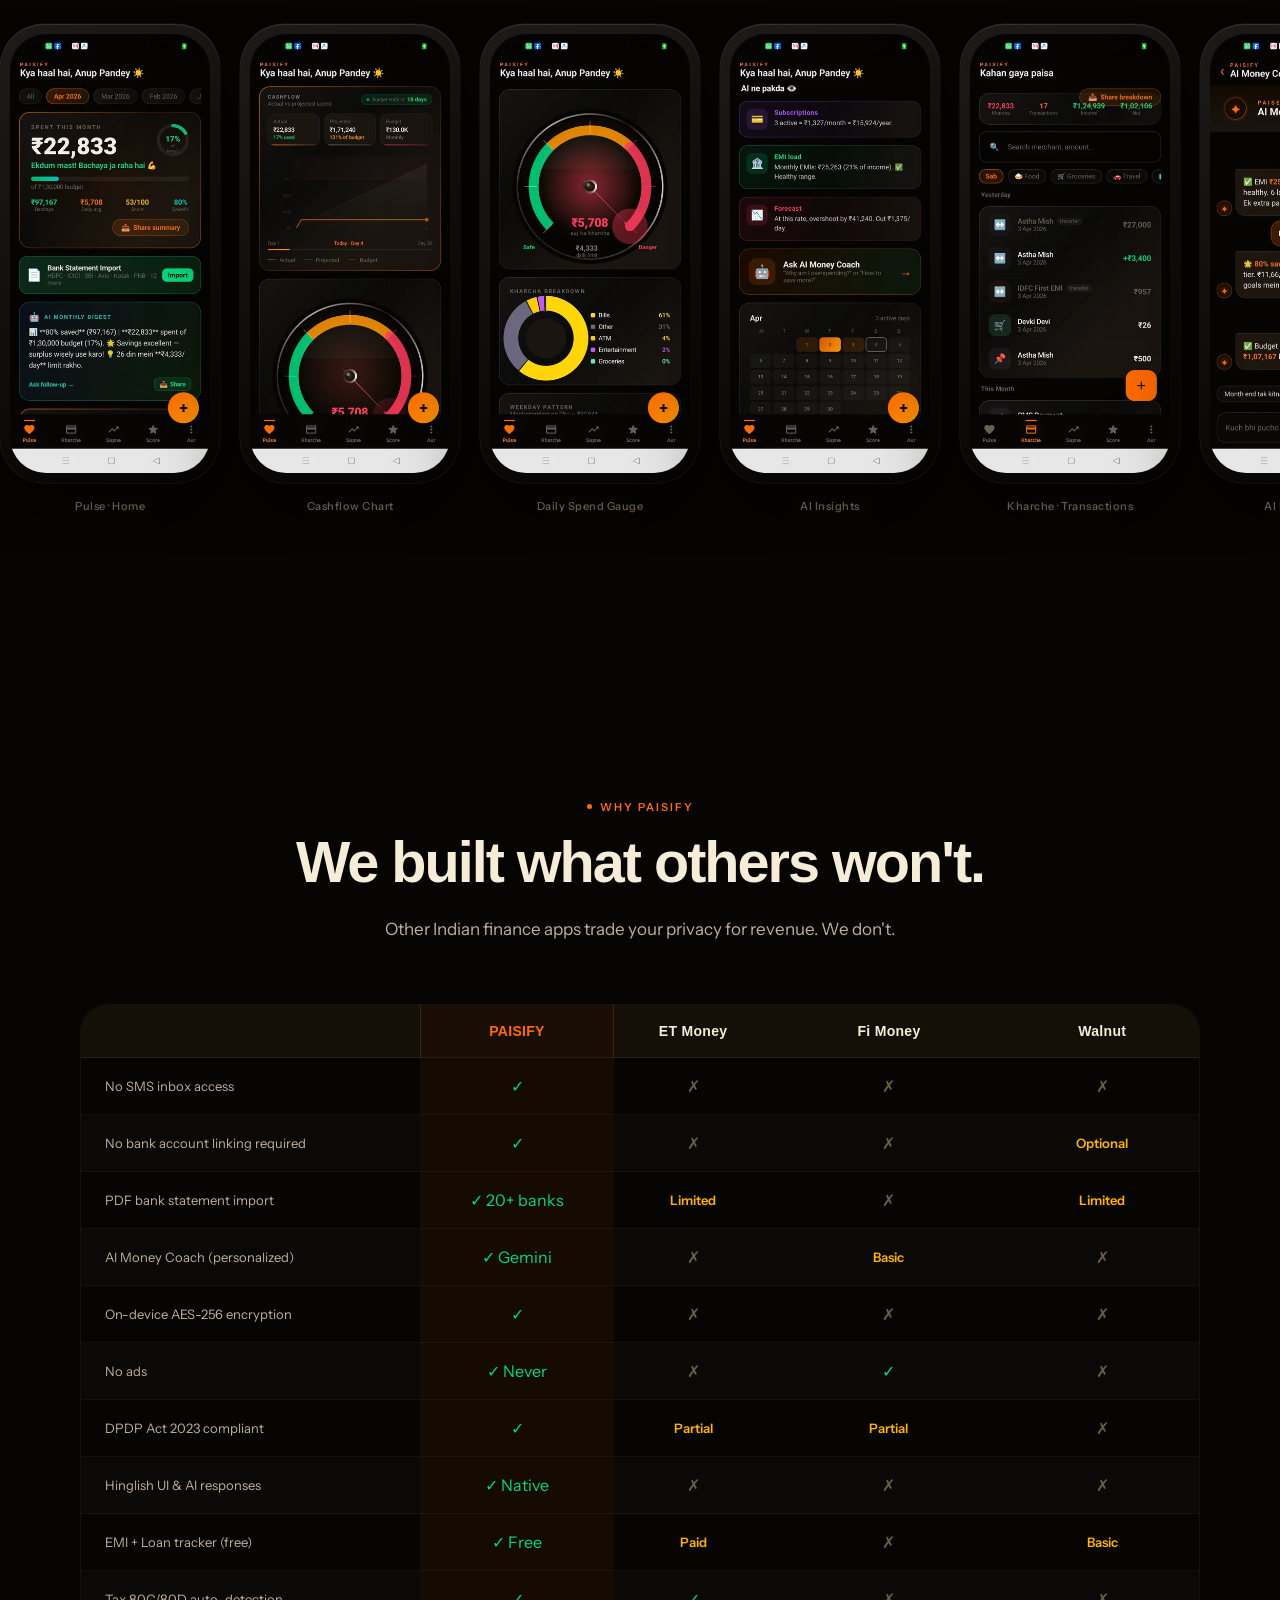
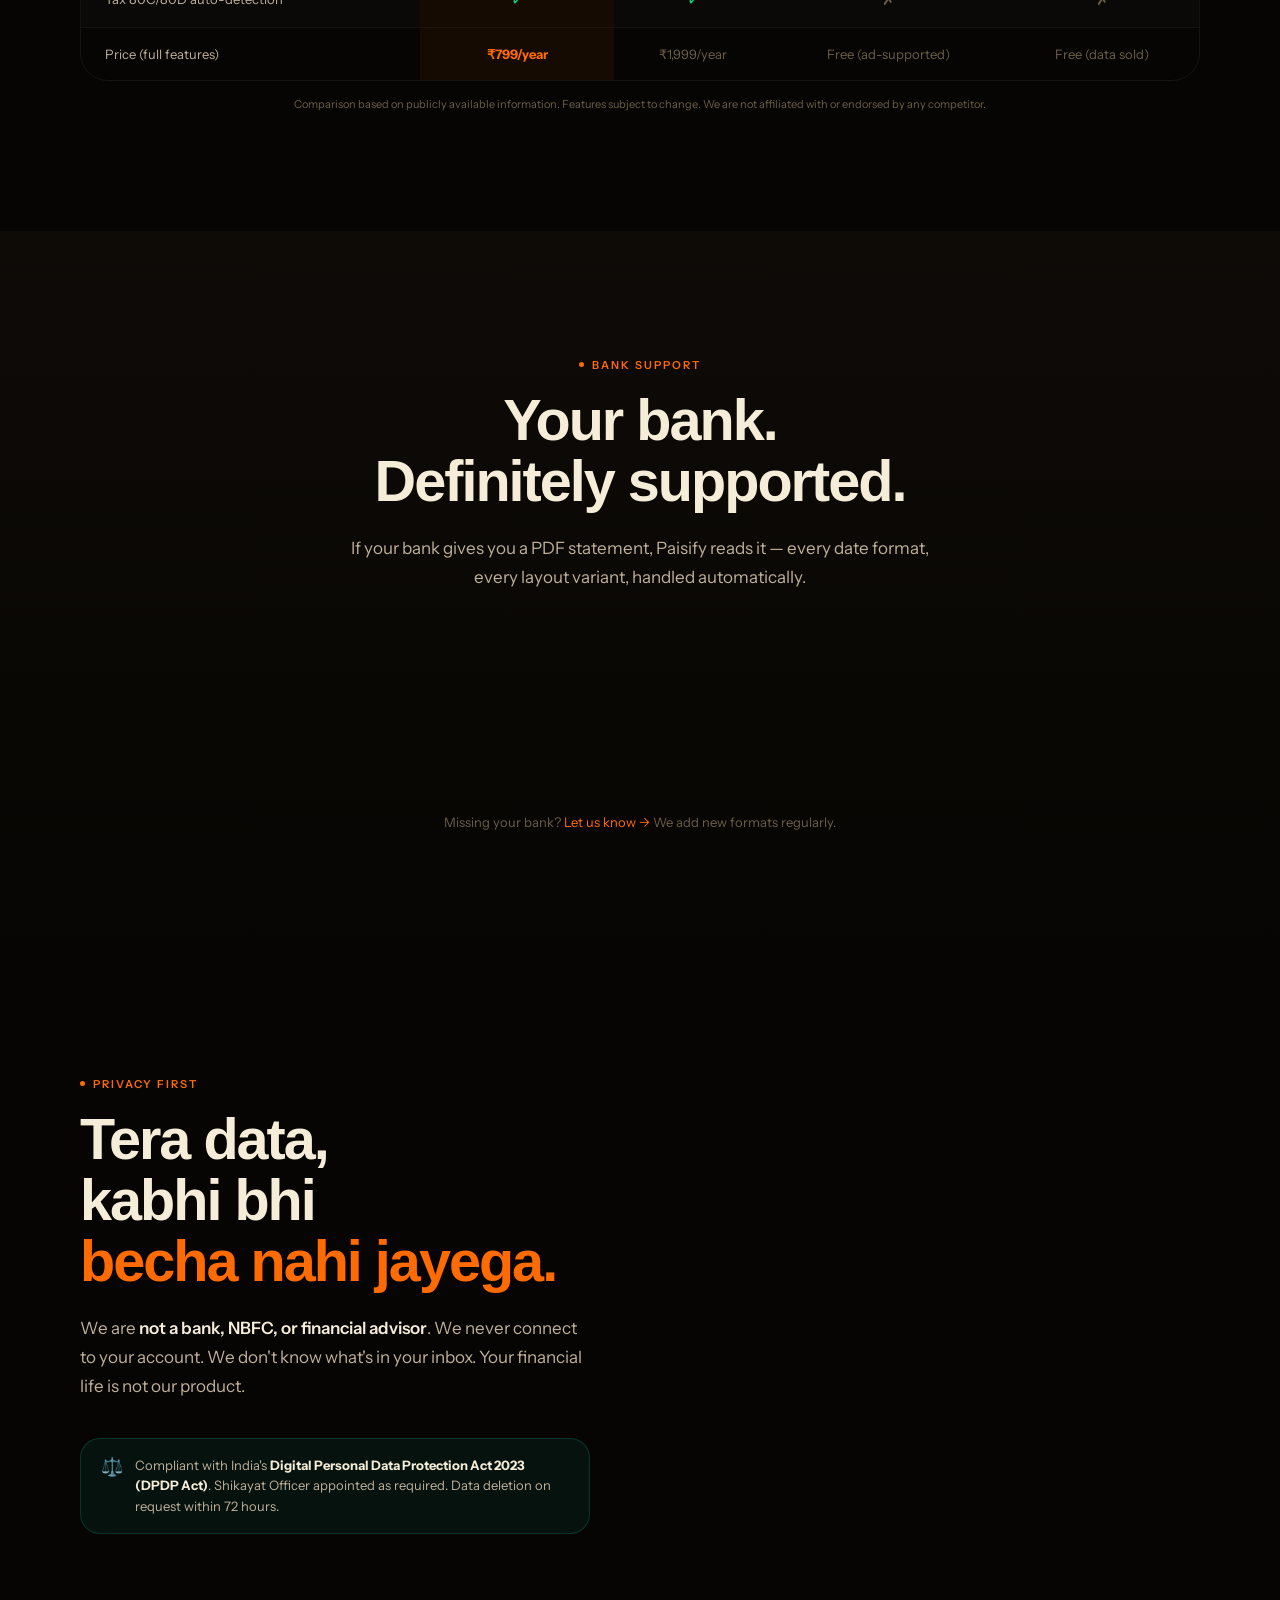
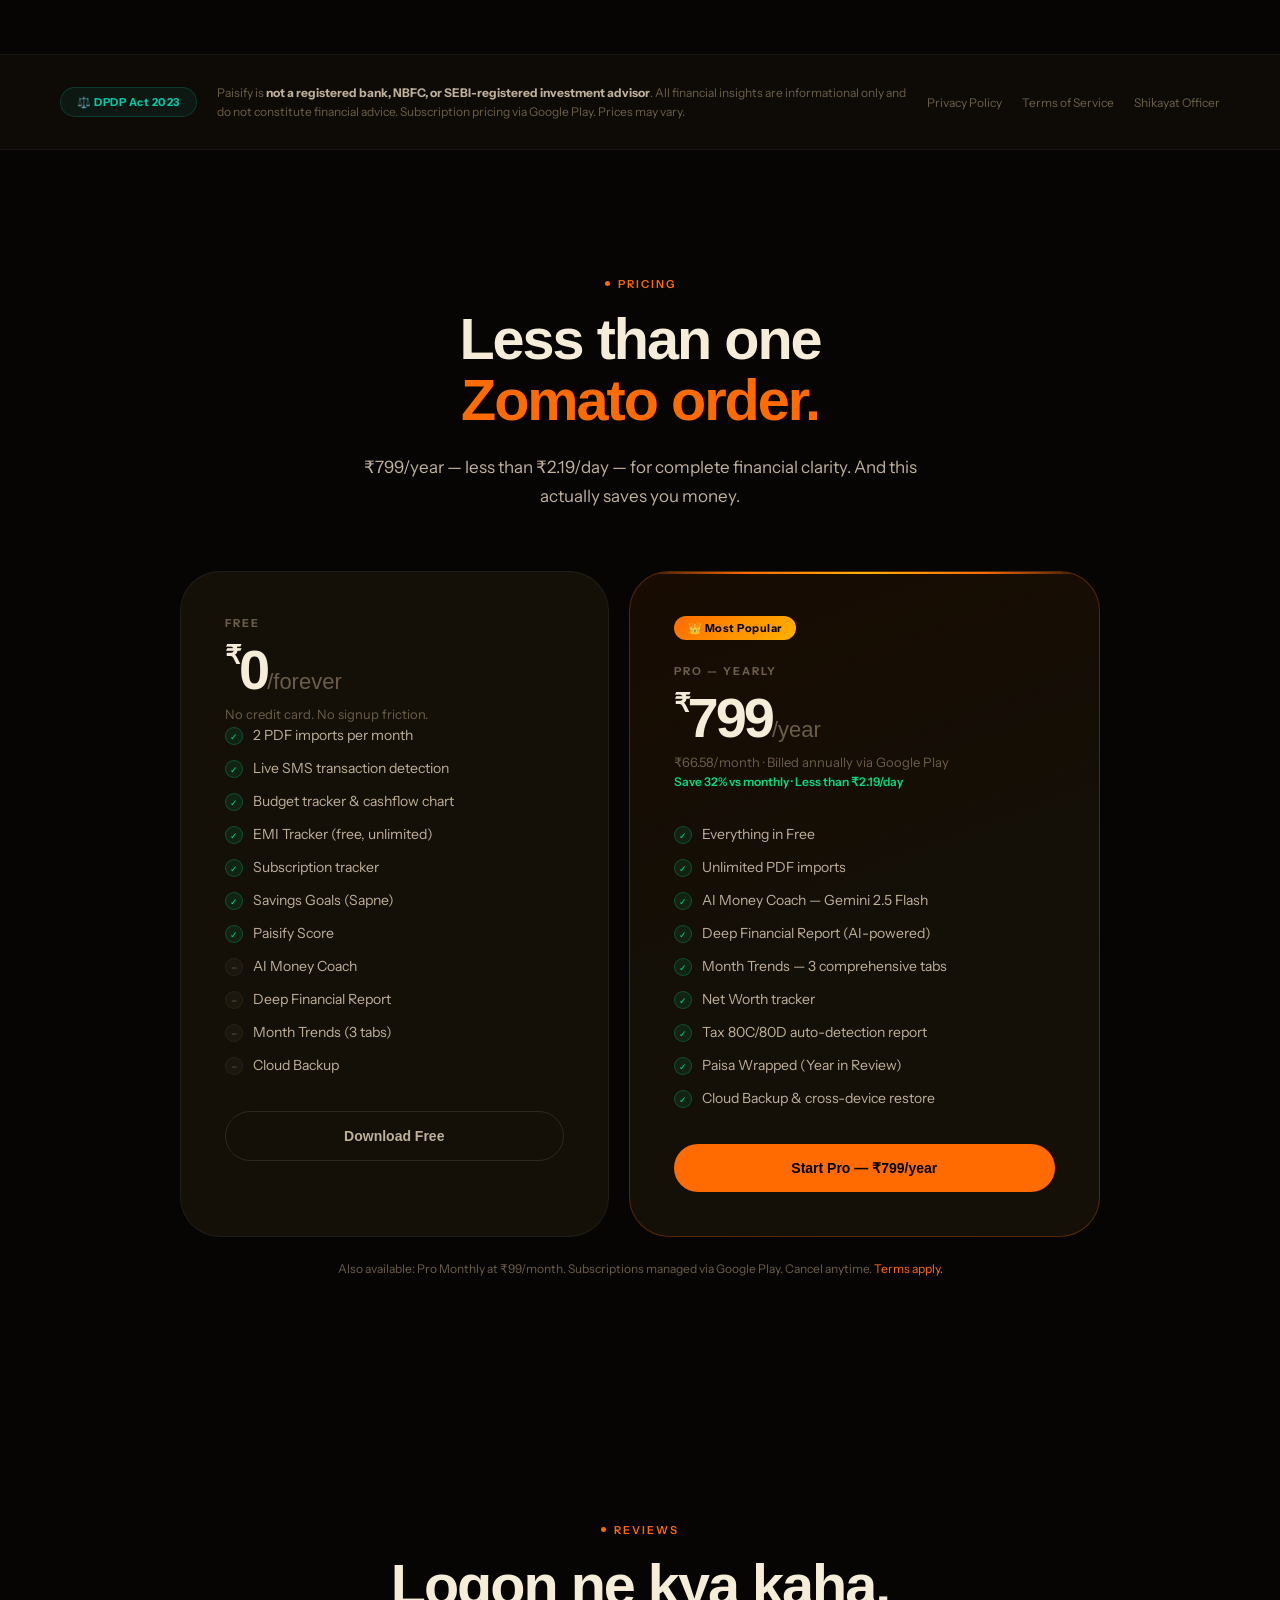
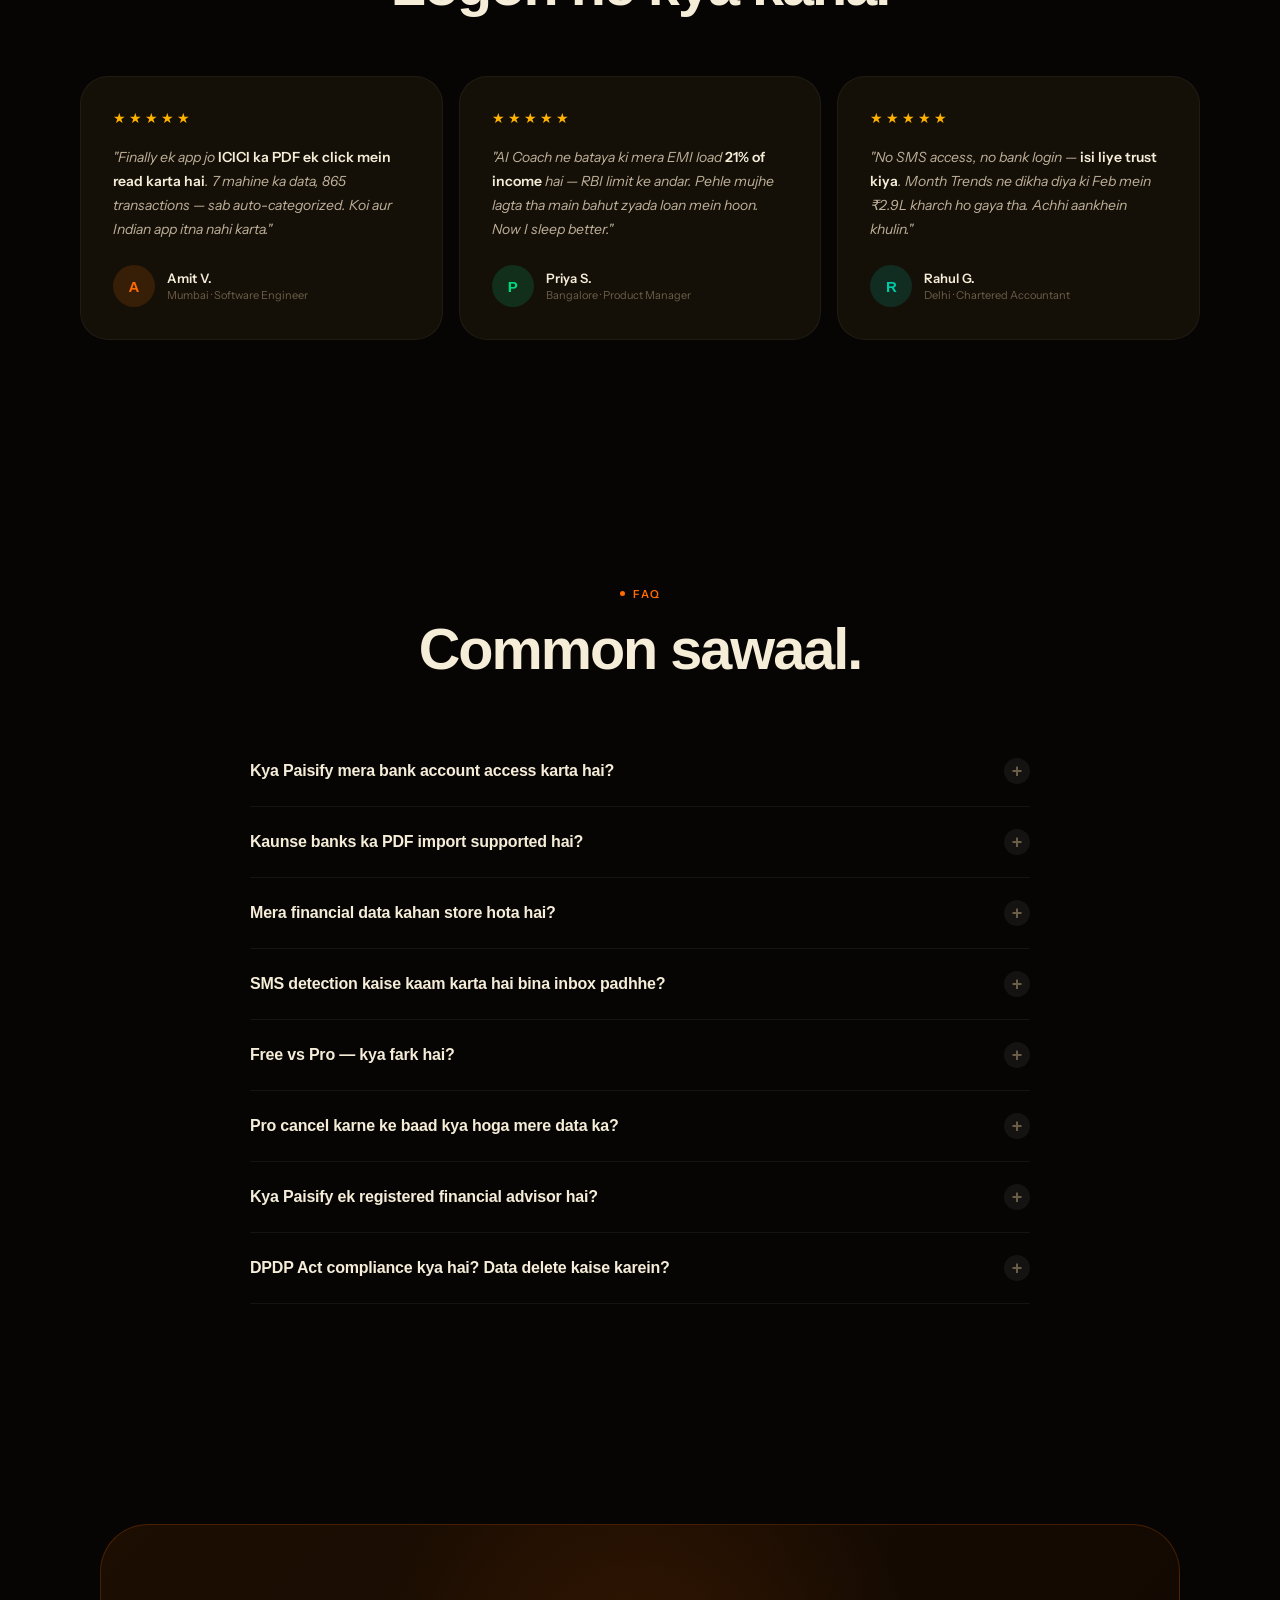
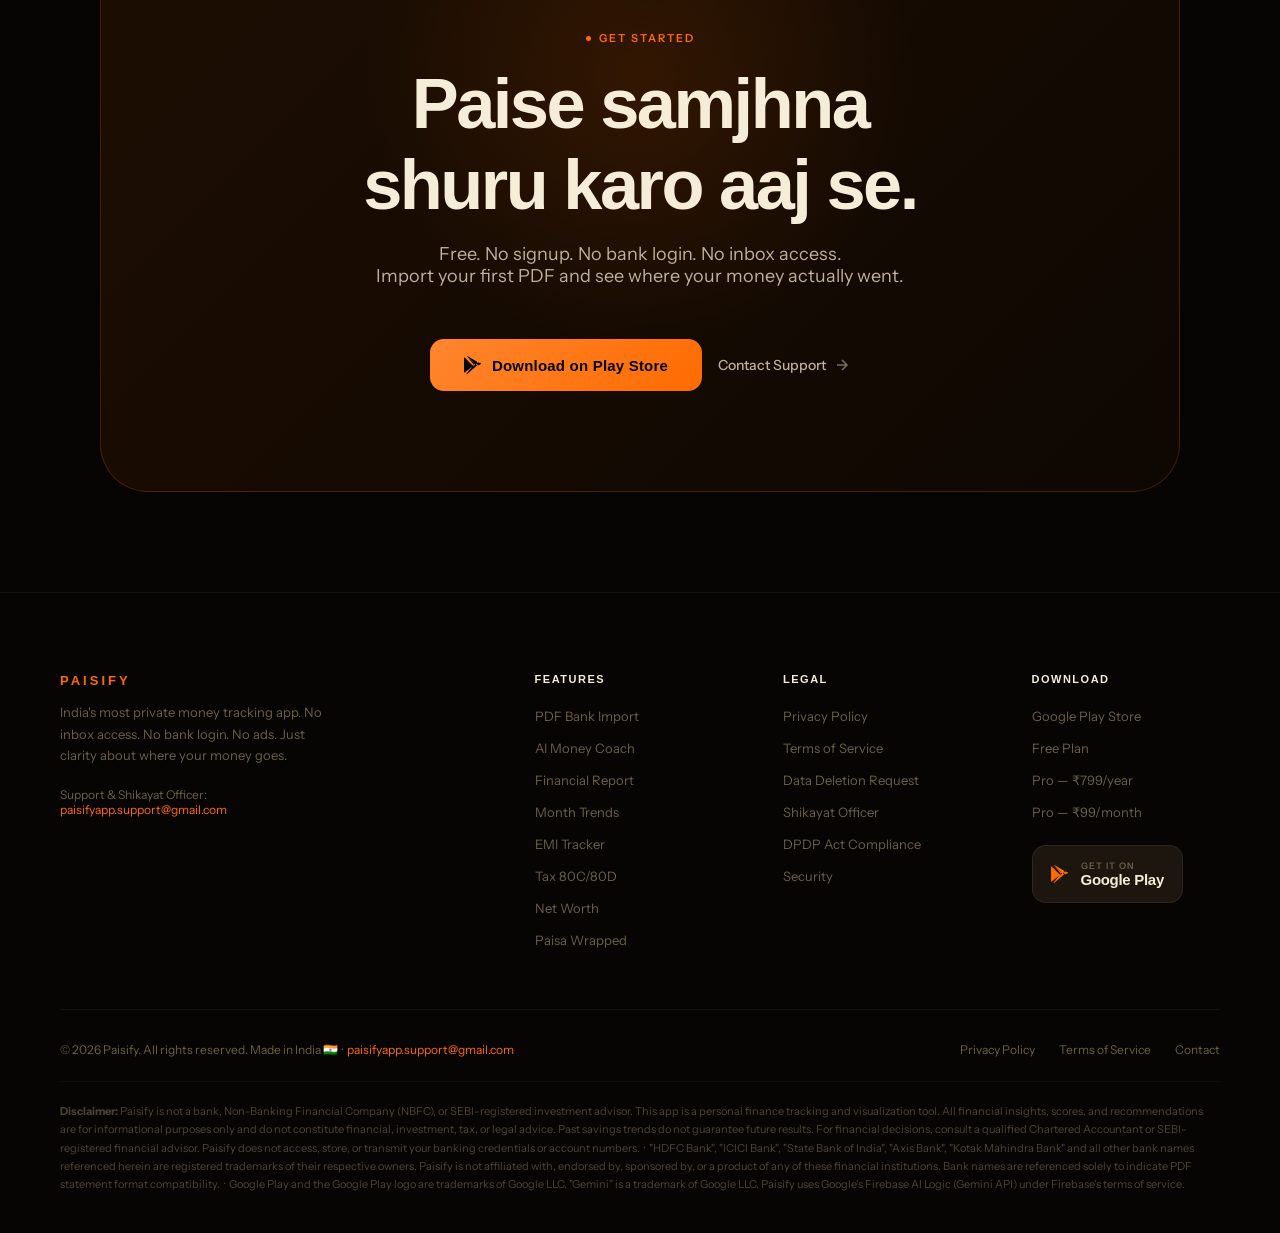
==== commit a300480b: "Add files via upload" ====
--- a/index.html
+++ b/index.html
@@ -3,775 +3,1045 @@
 <head>
 <meta charset="UTF-8">
 <meta name="viewport" content="width=device-width, initial-scale=1.0">
-<title>Paisify — Privacy Policy</title>
-<style>
-@font-face{font-family:'P';font-weight:700;src:url('[data-uri]');}
-@font-face{font-family:'P';font-weight:300;src:url('[data-uri]